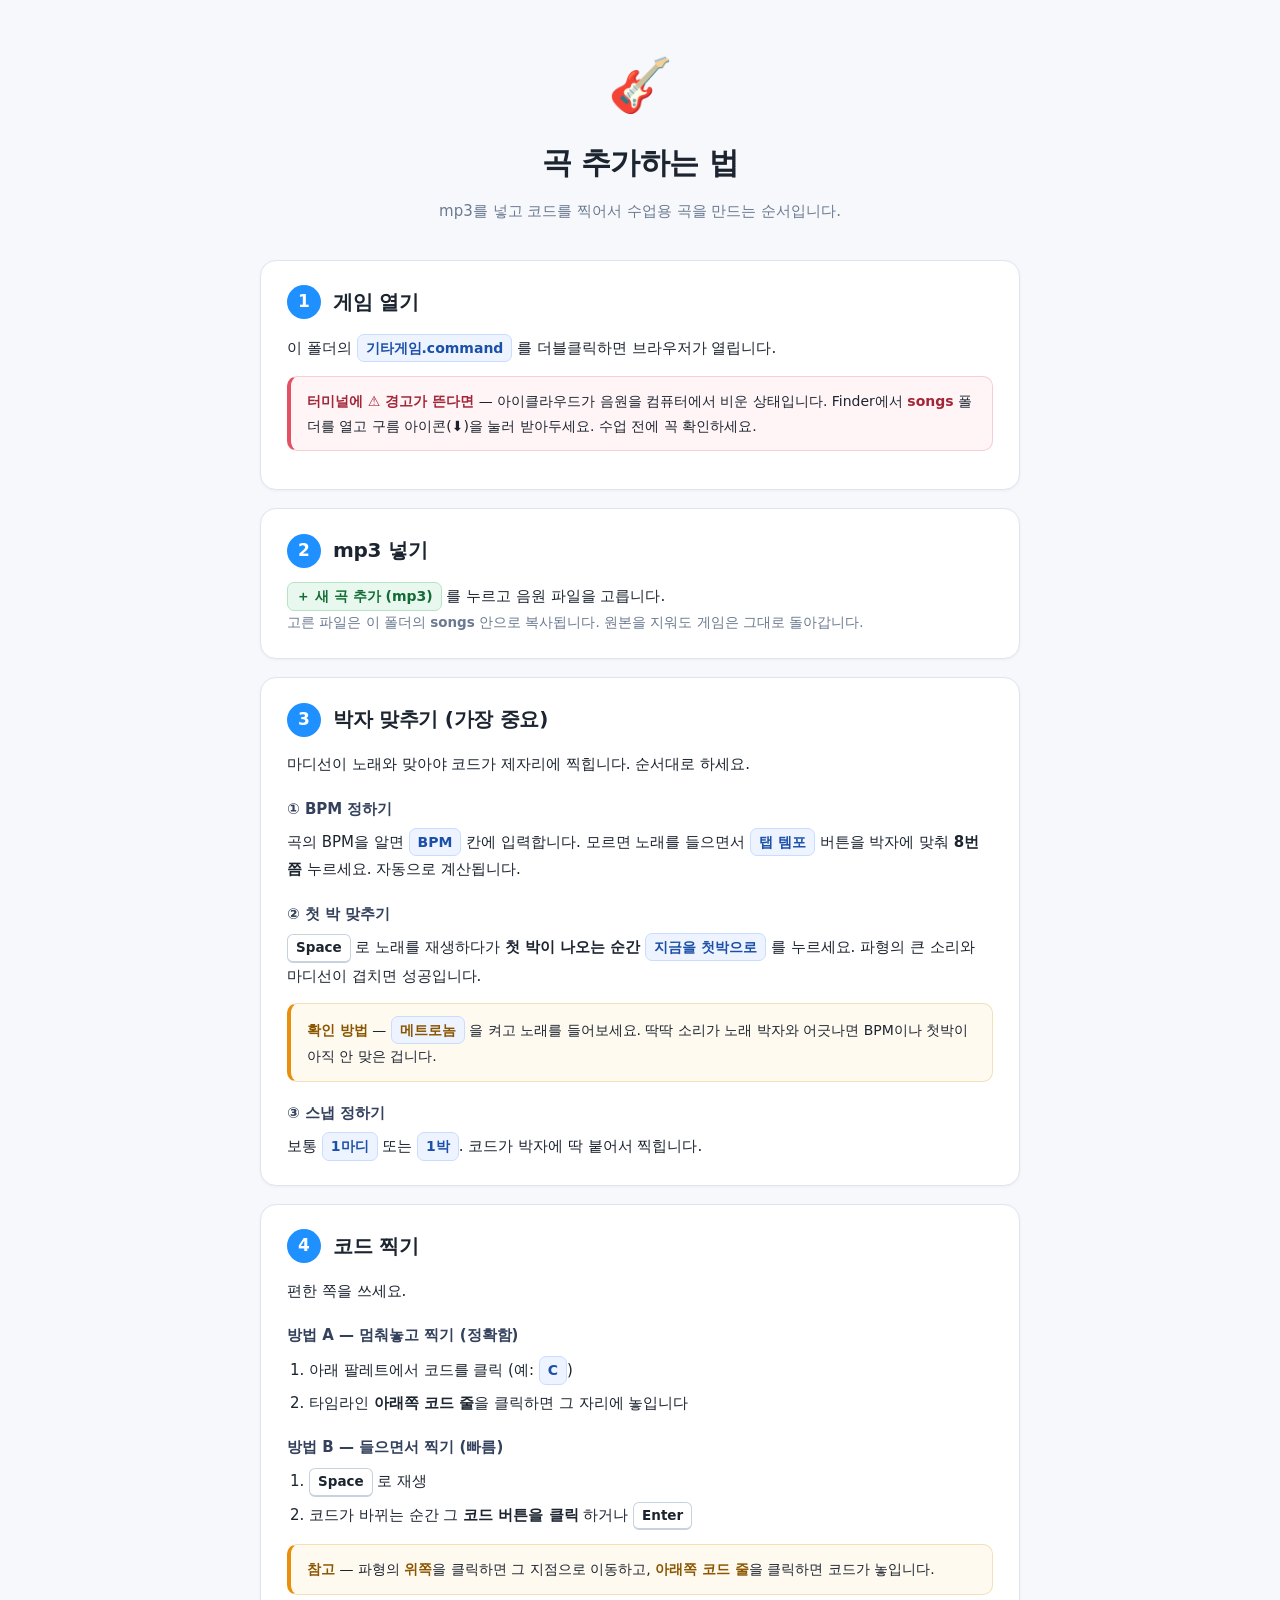
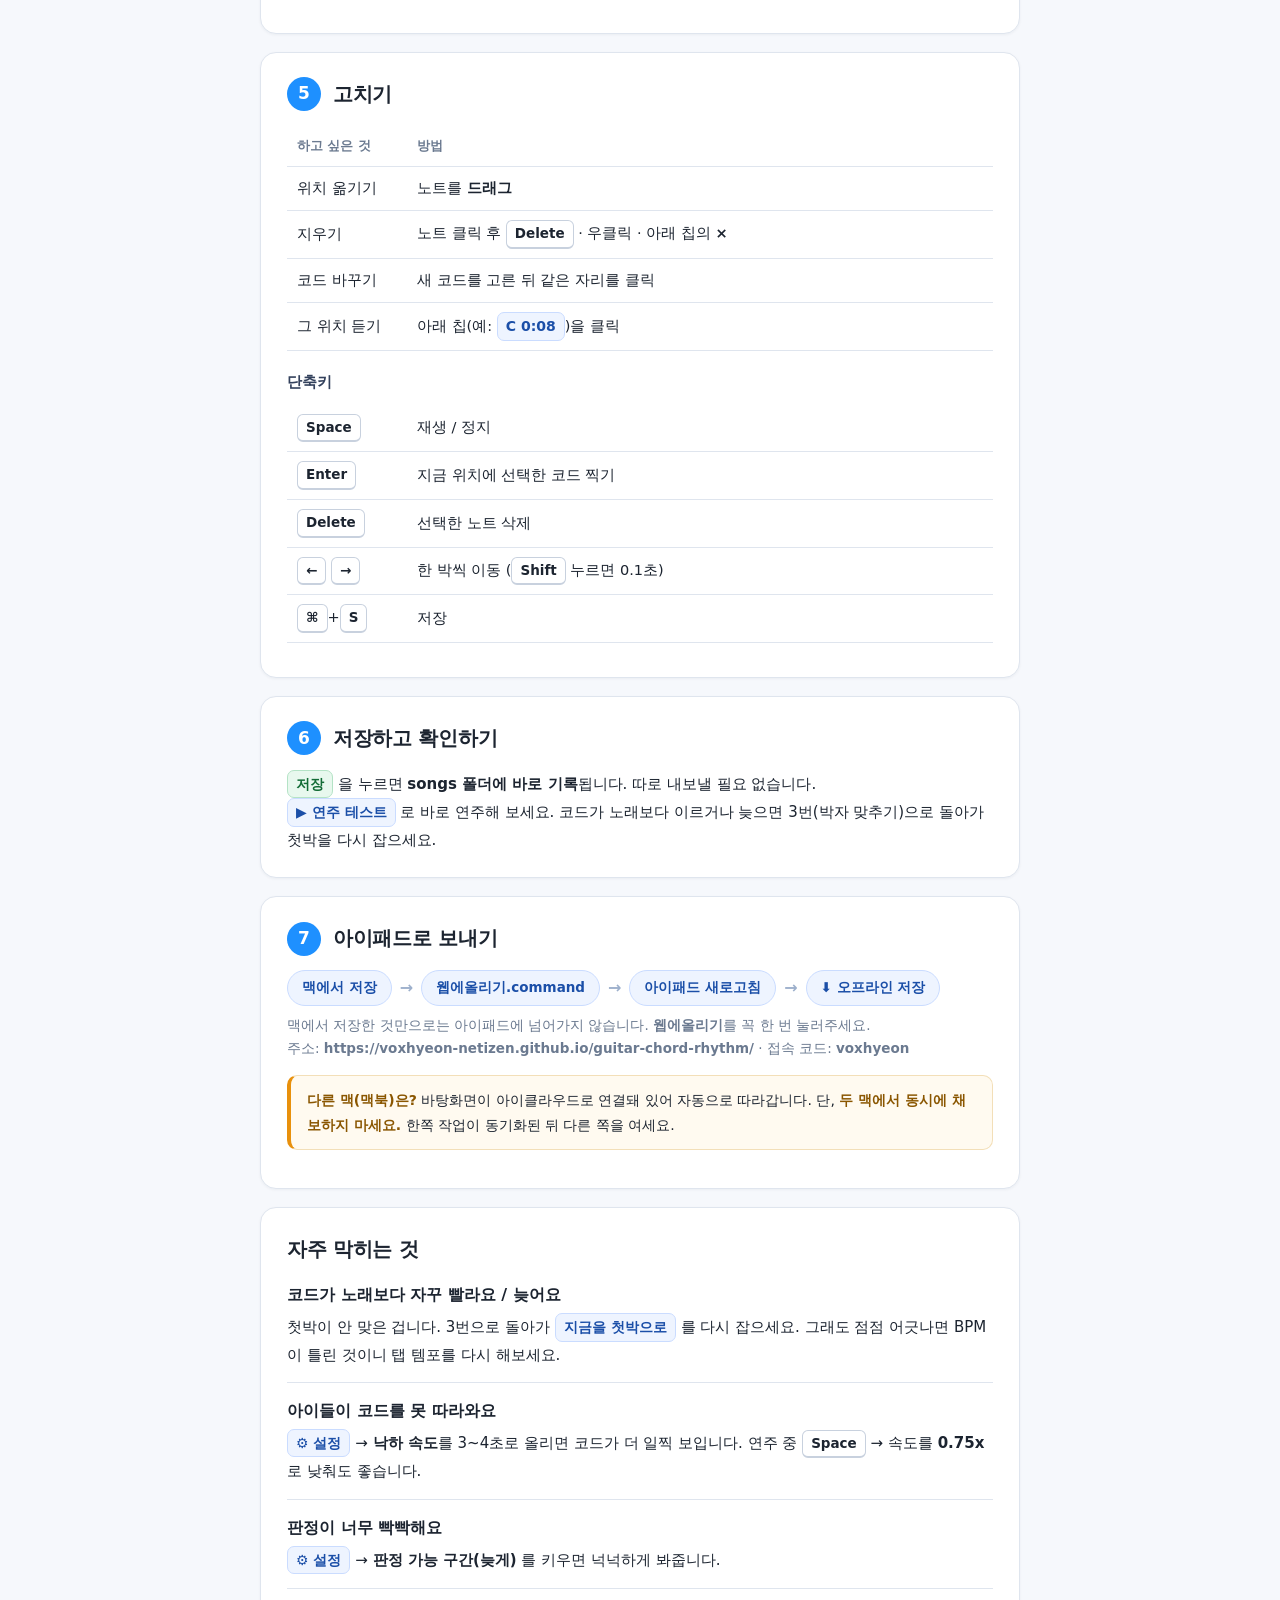
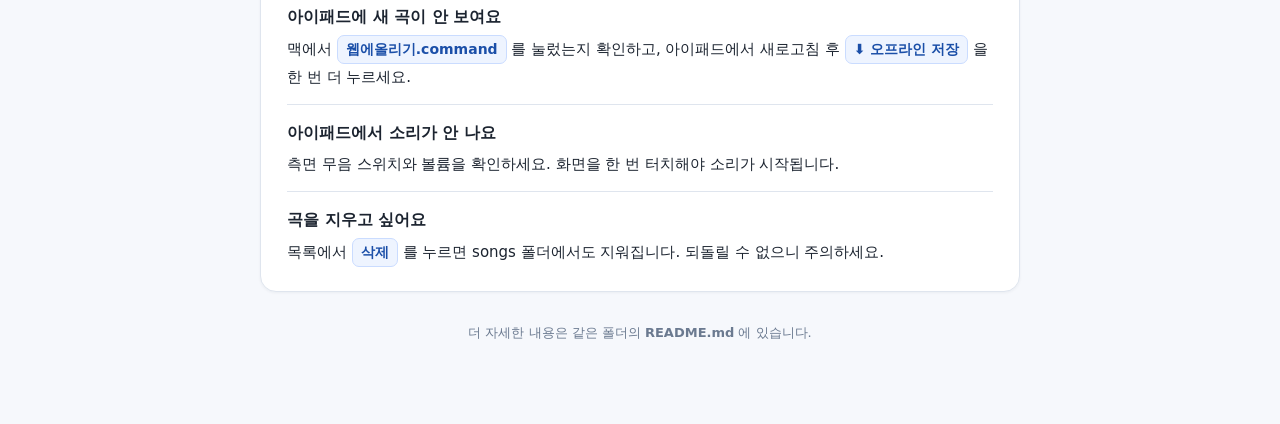
==== 곡 추가하는 법.html @ c94dd067 "기타 코드 리듬 업데이트" ====
<!DOCTYPE html>
<html lang="ko">
<head>
<meta charset="UTF-8" />
<meta name="viewport" content="width=device-width, initial-scale=1" />
<title>곡 추가하는 법 — 기타 코드 리듬</title>
<style>
  :root {
    --ink: #1c2430; --muted: #6b7a90; --line: #dfe5ee; --bg: #f6f8fc;
    --blue: #1e90ff; --green: #16a34a; --red: #e45163; --amber: #e8900c; --card: #fff;
  }
  * { box-sizing: border-box; margin: 0; padding: 0; }
  body {
    font-family: 'Apple SD Gothic Neo', 'Malgun Gothic', system-ui, sans-serif;
    background: var(--bg); color: var(--ink); line-height: 1.75;
    padding: 40px 20px 80px; -webkit-text-size-adjust: 100%;
  }
  .wrap { max-width: 760px; margin: 0 auto; }

  header { text-align: center; margin-bottom: 36px; }
  header .icon { font-size: 52px; }
  h1 { font-size: 30px; font-weight: 800; letter-spacing: -.5px; margin: 6px 0 8px; }
  header p { color: var(--muted); font-size: 15px; }

  .card {
    background: var(--card); border: 1px solid var(--line); border-radius: 16px;
    padding: 24px 26px; margin-bottom: 18px; box-shadow: 0 1px 3px rgba(20,30,50,.05);
  }
  .step-head { display: flex; align-items: center; gap: 12px; margin-bottom: 14px; }
  .num {
    flex: none; width: 34px; height: 34px; border-radius: 50%;
    background: var(--blue); color: #fff; font-weight: 800; font-size: 17px;
    display: flex; align-items: center; justify-content: center;
  }
  h2 { font-size: 20px; font-weight: 800; letter-spacing: -.3px; }
  h3 { font-size: 15px; font-weight: 800; margin: 18px 0 6px; color: #33415c; }
  p, li { font-size: 15px; }
  ul, ol { padding-left: 22px; margin: 8px 0; }
  li { margin-bottom: 5px; }
  .muted { color: var(--muted); font-size: 13.5px; }

  b.btn {
    display: inline-block; background: #eef4ff; border: 1px solid #cadcff; color: #1b4fa8;
    border-radius: 7px; padding: 1px 8px; font-size: 14px; font-weight: 700; white-space: nowrap;
  }
  b.btn.green { background: #e8f8ee; border-color: #b4e3c6; color: #136c36; }
  b.btn.amber { background: #fff4e2; border-color: #f3d6a4; color: #8a5600; }
  kbd {
    display: inline-block; background: #fff; border: 1px solid #c8d1de; border-bottom-width: 2px;
    border-radius: 6px; padding: 1px 8px; font: inherit; font-size: 13.5px; font-weight: 700;
    min-width: 26px; text-align: center;
  }

  .tip {
    background: #fffaf0; border: 1px solid #f3dfb8; border-left: 4px solid var(--amber);
    border-radius: 10px; padding: 12px 16px; margin: 14px 0; font-size: 14px;
  }
  .tip b { color: #8a5600; }
  .warn { background: #fff5f6; border-color: #f6ced4; border-left-color: var(--red); }
  .warn b { color: #a32638; }

  table { width: 100%; border-collapse: collapse; margin: 10px 0; font-size: 14.5px; }
  th, td { text-align: left; padding: 9px 10px; border-bottom: 1px solid var(--line); }
  th { color: var(--muted); font-size: 12.5px; font-weight: 700; }
  td:first-child { width: 120px; white-space: nowrap; }

  .flow { display: flex; flex-wrap: wrap; align-items: center; gap: 8px; margin: 10px 0 4px; }
  .flow span {
    background: #eef4ff; border: 1px solid #cadcff; color: #1b4fa8;
    border-radius: 999px; padding: 5px 14px; font-size: 13.5px; font-weight: 700;
  }
  .flow i { color: #9db0cc; font-style: normal; font-weight: 800; }

  .faq { border-top: 1px solid var(--line); padding-top: 14px; margin-top: 14px; }
  .faq:first-of-type { border-top: 0; padding-top: 0; margin-top: 0; }
  .faq .q { font-weight: 800; margin-bottom: 4px; }
  footer { text-align: center; color: var(--muted); font-size: 13px; margin-top: 30px; }

  @media print {
    body { background: #fff; padding: 0; }
    .card { box-shadow: none; break-inside: avoid; }
  }
</style>
</head>
<body>
<div class="wrap">

<header>
  <div class="icon">🎸</div>
  <h1>곡 추가하는 법</h1>
  <p>mp3를 넣고 코드를 찍어서 수업용 곡을 만드는 순서입니다.</p>
</header>

<div class="card">
  <div class="step-head"><div class="num">1</div><h2>게임 열기</h2></div>
  <p>이 폴더의 <b class="btn">기타게임.command</b> 를 더블클릭하면 브라우저가 열립니다.</p>
  <div class="tip warn">
    <b>터미널에 ⚠️ 경고가 뜬다면</b> — 아이클라우드가 음원을 컴퓨터에서 비운 상태입니다.
    Finder에서 <b>songs</b> 폴더를 열고 구름 아이콘(⬇)을 눌러 받아두세요. 수업 전에 꼭 확인하세요.
  </div>
</div>

<div class="card">
  <div class="step-head"><div class="num">2</div><h2>mp3 넣기</h2></div>
  <p><b class="btn green">＋ 새 곡 추가 (mp3)</b> 를 누르고 음원 파일을 고릅니다.</p>
  <p class="muted">고른 파일은 이 폴더의 <b>songs</b> 안으로 복사됩니다. 원본을 지워도 게임은 그대로 돌아갑니다.</p>
</div>

<div class="card">
  <div class="step-head"><div class="num">3</div><h2>박자 맞추기 (가장 중요)</h2></div>
  <p>마디선이 노래와 맞아야 코드가 제자리에 찍힙니다. 순서대로 하세요.</p>
  <h3>① BPM 정하기</h3>
  <p>곡의 BPM을 알면 <b class="btn">BPM</b> 칸에 입력합니다. 모르면 노래를 들으면서
     <b class="btn">탭 템포</b> 버튼을 박자에 맞춰 <b>8번쯤</b> 누르세요. 자동으로 계산됩니다.</p>
  <h3>② 첫 박 맞추기</h3>
  <p><kbd>Space</kbd> 로 노래를 재생하다가 <b>첫 박이 나오는 순간</b>
     <b class="btn">지금을 첫박으로</b> 를 누르세요. 파형의 큰 소리와 마디선이 겹치면 성공입니다.</p>
  <div class="tip">
    <b>확인 방법</b> — <b class="btn">메트로놈</b> 을 켜고 노래를 들어보세요.
    딱딱 소리가 노래 박자와 어긋나면 BPM이나 첫박이 아직 안 맞은 겁니다.
  </div>
  <h3>③ 스냅 정하기</h3>
  <p>보통 <b class="btn">1마디</b> 또는 <b class="btn">1박</b>. 코드가 박자에 딱 붙어서 찍힙니다.</p>
</div>

<div class="card">
  <div class="step-head"><div class="num">4</div><h2>코드 찍기</h2></div>
  <p>편한 쪽을 쓰세요.</p>
  <h3>방법 A — 멈춰놓고 찍기 (정확함)</h3>
  <ol>
    <li>아래 팔레트에서 코드를 클릭 (예: <b class="btn">C</b>)</li>
    <li>타임라인 <b>아래쪽 코드 줄</b>을 클릭하면 그 자리에 놓입니다</li>
  </ol>
  <h3>방법 B — 들으면서 찍기 (빠름)</h3>
  <ol>
    <li><kbd>Space</kbd> 로 재생</li>
    <li>코드가 바뀌는 순간 그 <b>코드 버튼을 클릭</b> 하거나 <kbd>Enter</kbd></li>
  </ol>
  <div class="tip">
    <b>참고</b> — 파형의 <b>위쪽</b>을 클릭하면 그 지점으로 이동하고,
    <b>아래쪽 코드 줄</b>을 클릭하면 코드가 놓입니다.
  </div>
</div>

<div class="card">
  <div class="step-head"><div class="num">5</div><h2>고치기</h2></div>
  <table>
    <tr><th>하고 싶은 것</th><th>방법</th></tr>
    <tr><td>위치 옮기기</td><td>노트를 <b>드래그</b></td></tr>
    <tr><td>지우기</td><td>노트 클릭 후 <kbd>Delete</kbd> · 우클릭 · 아래 칩의 <b>×</b></td></tr>
    <tr><td>코드 바꾸기</td><td>새 코드를 고른 뒤 같은 자리를 클릭</td></tr>
    <tr><td>그 위치 듣기</td><td>아래 칩(예: <b class="btn">C 0:08</b>)을 클릭</td></tr>
  </table>
  <h3>단축키</h3>
  <table>
    <tr><td><kbd>Space</kbd></td><td>재생 / 정지</td></tr>
    <tr><td><kbd>Enter</kbd></td><td>지금 위치에 선택한 코드 찍기</td></tr>
    <tr><td><kbd>Delete</kbd></td><td>선택한 노트 삭제</td></tr>
    <tr><td><kbd>←</kbd> <kbd>→</kbd></td><td>한 박씩 이동 (<kbd>Shift</kbd> 누르면 0.1초)</td></tr>
    <tr><td><kbd>⌘</kbd>+<kbd>S</kbd></td><td>저장</td></tr>
  </table>
</div>

<div class="card">
  <div class="step-head"><div class="num">6</div><h2>저장하고 확인하기</h2></div>
  <p><b class="btn green">저장</b> 을 누르면 <b>songs 폴더에 바로 기록</b>됩니다. 따로 내보낼 필요 없습니다.</p>
  <p><b class="btn">▶ 연주 테스트</b> 로 바로 연주해 보세요. 코드가 노래보다 이르거나 늦으면
     3번(박자 맞추기)으로 돌아가 첫박을 다시 잡으세요.</p>
</div>

<div class="card">
  <div class="step-head"><div class="num">7</div><h2>아이패드로 보내기</h2></div>
  <div class="flow">
    <span>맥에서 저장</span><i>→</i>
    <span>웹에올리기.command</span><i>→</i>
    <span>아이패드 새로고침</span><i>→</i>
    <span>⬇ 오프라인 저장</span>
  </div>
  <p class="muted" style="margin-top:8px">
    맥에서 저장한 것만으로는 아이패드에 넘어가지 않습니다. <b>웹에올리기</b>를 꼭 한 번 눌러주세요.<br />
    주소: <b>https://voxhyeon-netizen.github.io/guitar-chord-rhythm/</b> · 접속 코드: <b>voxhyeon</b>
  </p>
  <div class="tip">
    <b>다른 맥(맥북)은?</b> 바탕화면이 아이클라우드로 연결돼 있어 자동으로 따라갑니다.
    단, <b>두 맥에서 동시에 채보하지 마세요.</b> 한쪽 작업이 동기화된 뒤 다른 쪽을 여세요.
  </div>
</div>

<div class="card">
  <h2 style="margin-bottom:14px">자주 막히는 것</h2>

  <div class="faq">
    <div class="q">코드가 노래보다 자꾸 빨라요 / 늦어요</div>
    <p>첫박이 안 맞은 겁니다. 3번으로 돌아가 <b class="btn">지금을 첫박으로</b> 를 다시 잡으세요.
       그래도 점점 어긋나면 BPM이 틀린 것이니 탭 템포를 다시 해보세요.</p>
  </div>

  <div class="faq">
    <div class="q">아이들이 코드를 못 따라와요</div>
    <p><b class="btn">⚙ 설정</b> → <b>낙하 속도</b>를 3~4초로 올리면 코드가 더 일찍 보입니다.
       연주 중 <kbd>Space</kbd> → 속도를 <b>0.75x</b>로 낮춰도 좋습니다.</p>
  </div>

  <div class="faq">
    <div class="q">판정이 너무 빡빡해요</div>
    <p><b class="btn">⚙ 설정</b> → <b>판정 가능 구간(늦게)</b> 를 키우면 넉넉하게 봐줍니다.</p>
  </div>

  <div class="faq">
    <div class="q">아이패드에 새 곡이 안 보여요</div>
    <p>맥에서 <b class="btn">웹에올리기.command</b> 를 눌렀는지 확인하고,
       아이패드에서 새로고침 후 <b class="btn">⬇ 오프라인 저장</b> 을 한 번 더 누르세요.</p>
  </div>

  <div class="faq">
    <div class="q">아이패드에서 소리가 안 나요</div>
    <p>측면 무음 스위치와 볼륨을 확인하세요. 화면을 한 번 터치해야 소리가 시작됩니다.</p>
  </div>

  <div class="faq">
    <div class="q">곡을 지우고 싶어요</div>
    <p>목록에서 <b class="btn">삭제</b> 를 누르면 songs 폴더에서도 지워집니다. 되돌릴 수 없으니 주의하세요.</p>
  </div>
</div>

<footer>
  더 자세한 내용은 같은 폴더의 <b>README.md</b> 에 있습니다.
</footer>

</div>
</body>
</html>
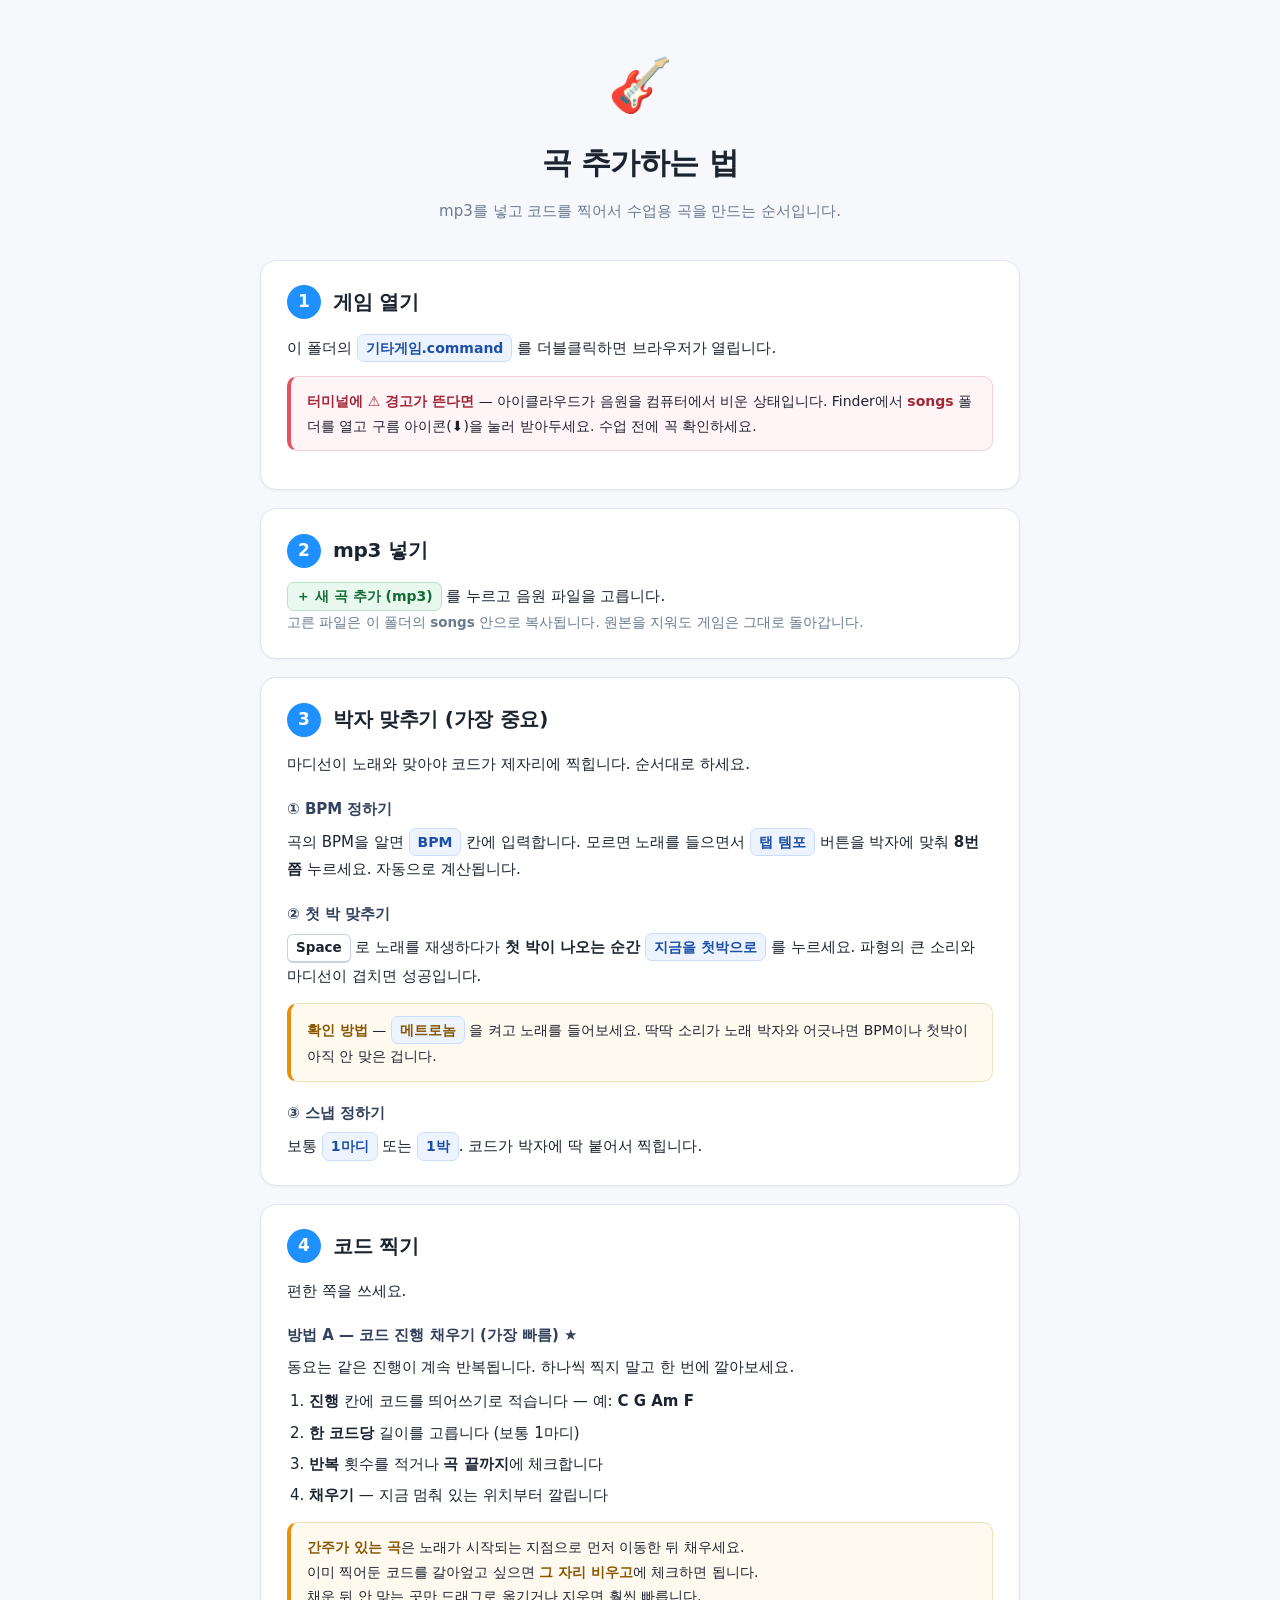
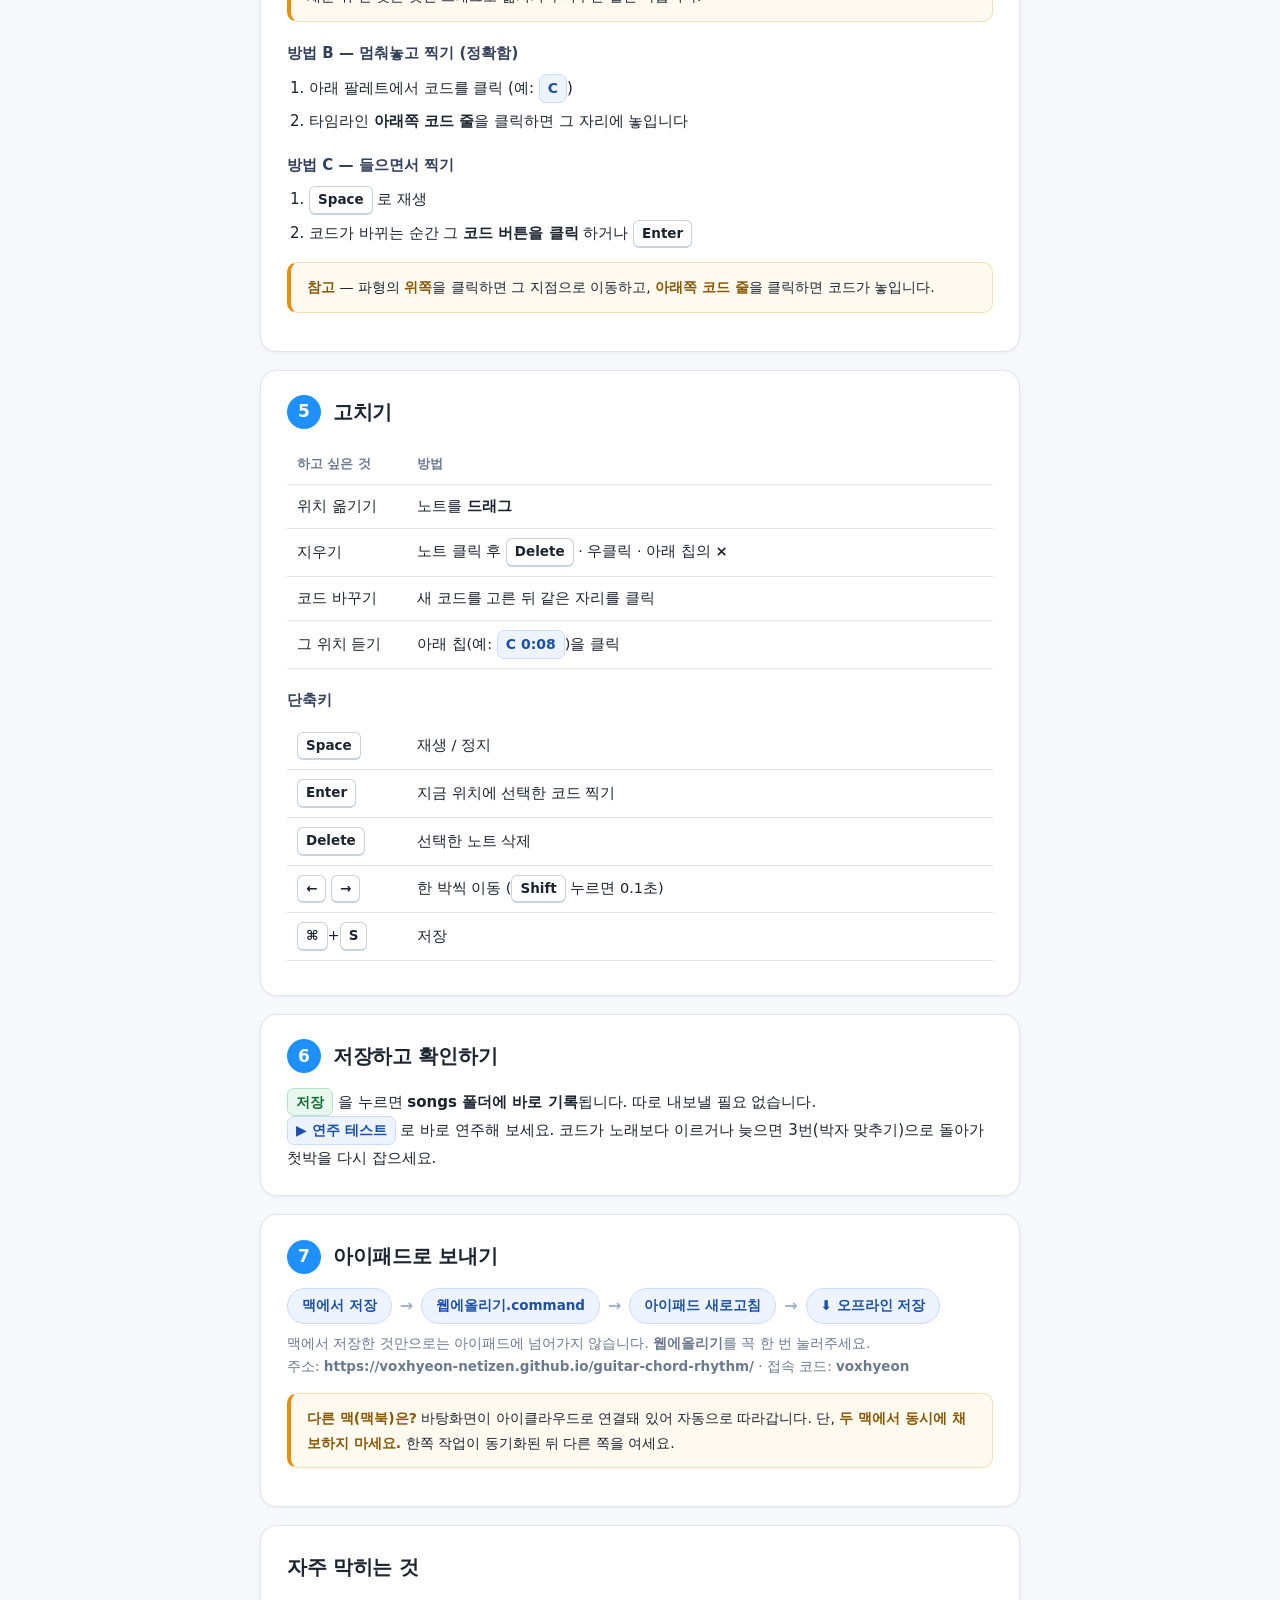
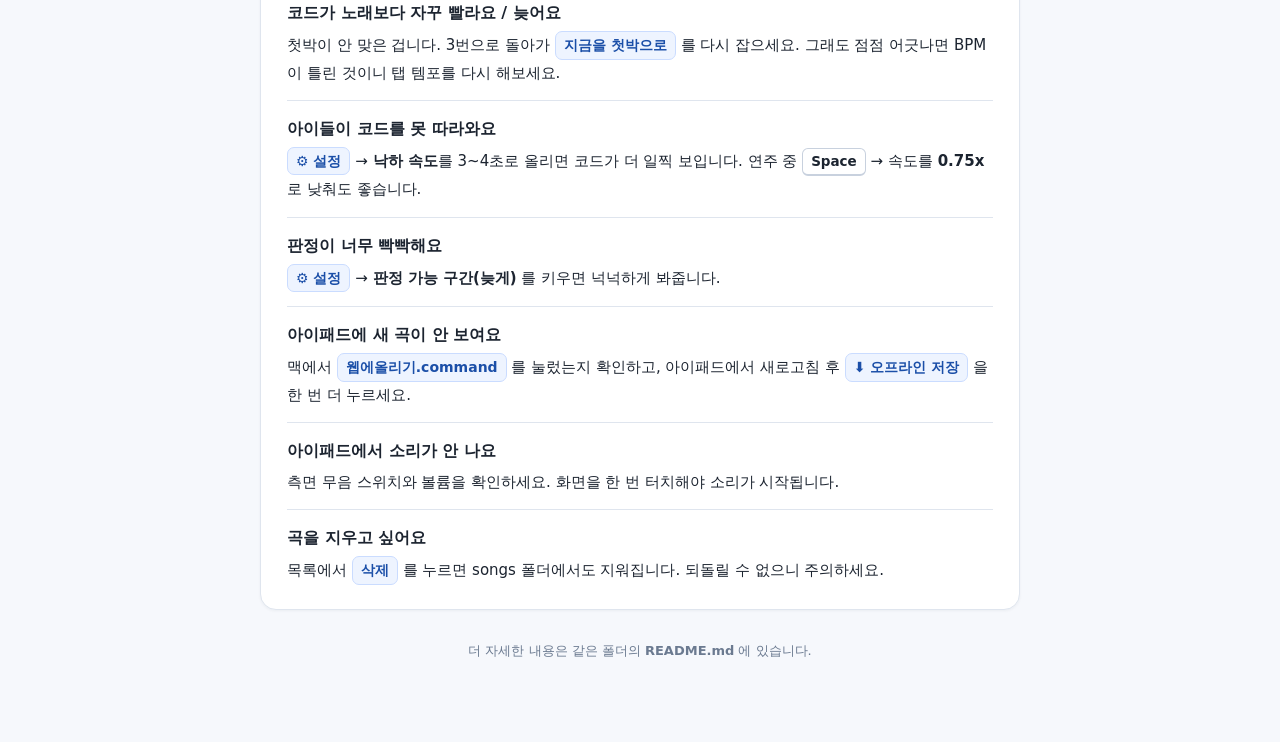
==== commit cf6c0419: "채보 빨리 하기 — 코드 진행 채우기 동요는 같은 진행이 계속 반복되는데 지금까지는 하나씩 찍어야 했습니다. 채보 화면에 'C G Am F' 를 적고 한 코드당 길이와 반복 횟수만" ====
--- a/곡 추가하는 법.html
+++ b/곡 추가하는 법.html
@@ -126,12 +126,26 @@
 <div class="card">
   <div class="step-head"><div class="num">4</div><h2>코드 찍기</h2></div>
   <p>편한 쪽을 쓰세요.</p>
-  <h3>방법 A — 멈춰놓고 찍기 (정확함)</h3>
+  <h3>방법 A — 코드 진행 채우기 (가장 빠름) ★</h3>
+  <p>동요는 같은 진행이 계속 반복됩니다. 하나씩 찍지 말고 한 번에 깔아보세요.</p>
+  <ol>
+    <li><b>진행</b> 칸에 코드를 띄어쓰기로 적습니다 — 예: <b>C G Am F</b></li>
+    <li><b>한 코드당</b> 길이를 고릅니다 (보통 1마디)</li>
+    <li><b>반복</b> 횟수를 적거나 <b>곡 끝까지</b>에 체크합니다</li>
+    <li><b>채우기</b> — 지금 멈춰 있는 위치부터 깔립니다</li>
+  </ol>
+  <div class="tip">
+    <b>간주가 있는 곡</b>은 노래가 시작되는 지점으로 먼저 이동한 뒤 채우세요.<br>
+    이미 찍어둔 코드를 갈아엎고 싶으면 <b>그 자리 비우고</b>에 체크하면 됩니다.<br>
+    채운 뒤 안 맞는 곳만 드래그로 옮기거나 지우면 훨씬 빠릅니다.
+  </div>
+
+  <h3>방법 B — 멈춰놓고 찍기 (정확함)</h3>
   <ol>
     <li>아래 팔레트에서 코드를 클릭 (예: <b class="btn">C</b>)</li>
     <li>타임라인 <b>아래쪽 코드 줄</b>을 클릭하면 그 자리에 놓입니다</li>
   </ol>
-  <h3>방법 B — 들으면서 찍기 (빠름)</h3>
+  <h3>방법 C — 들으면서 찍기</h3>
   <ol>
     <li><kbd>Space</kbd> 로 재생</li>
     <li>코드가 바뀌는 순간 그 <b>코드 버튼을 클릭</b> 하거나 <kbd>Enter</kbd></li>
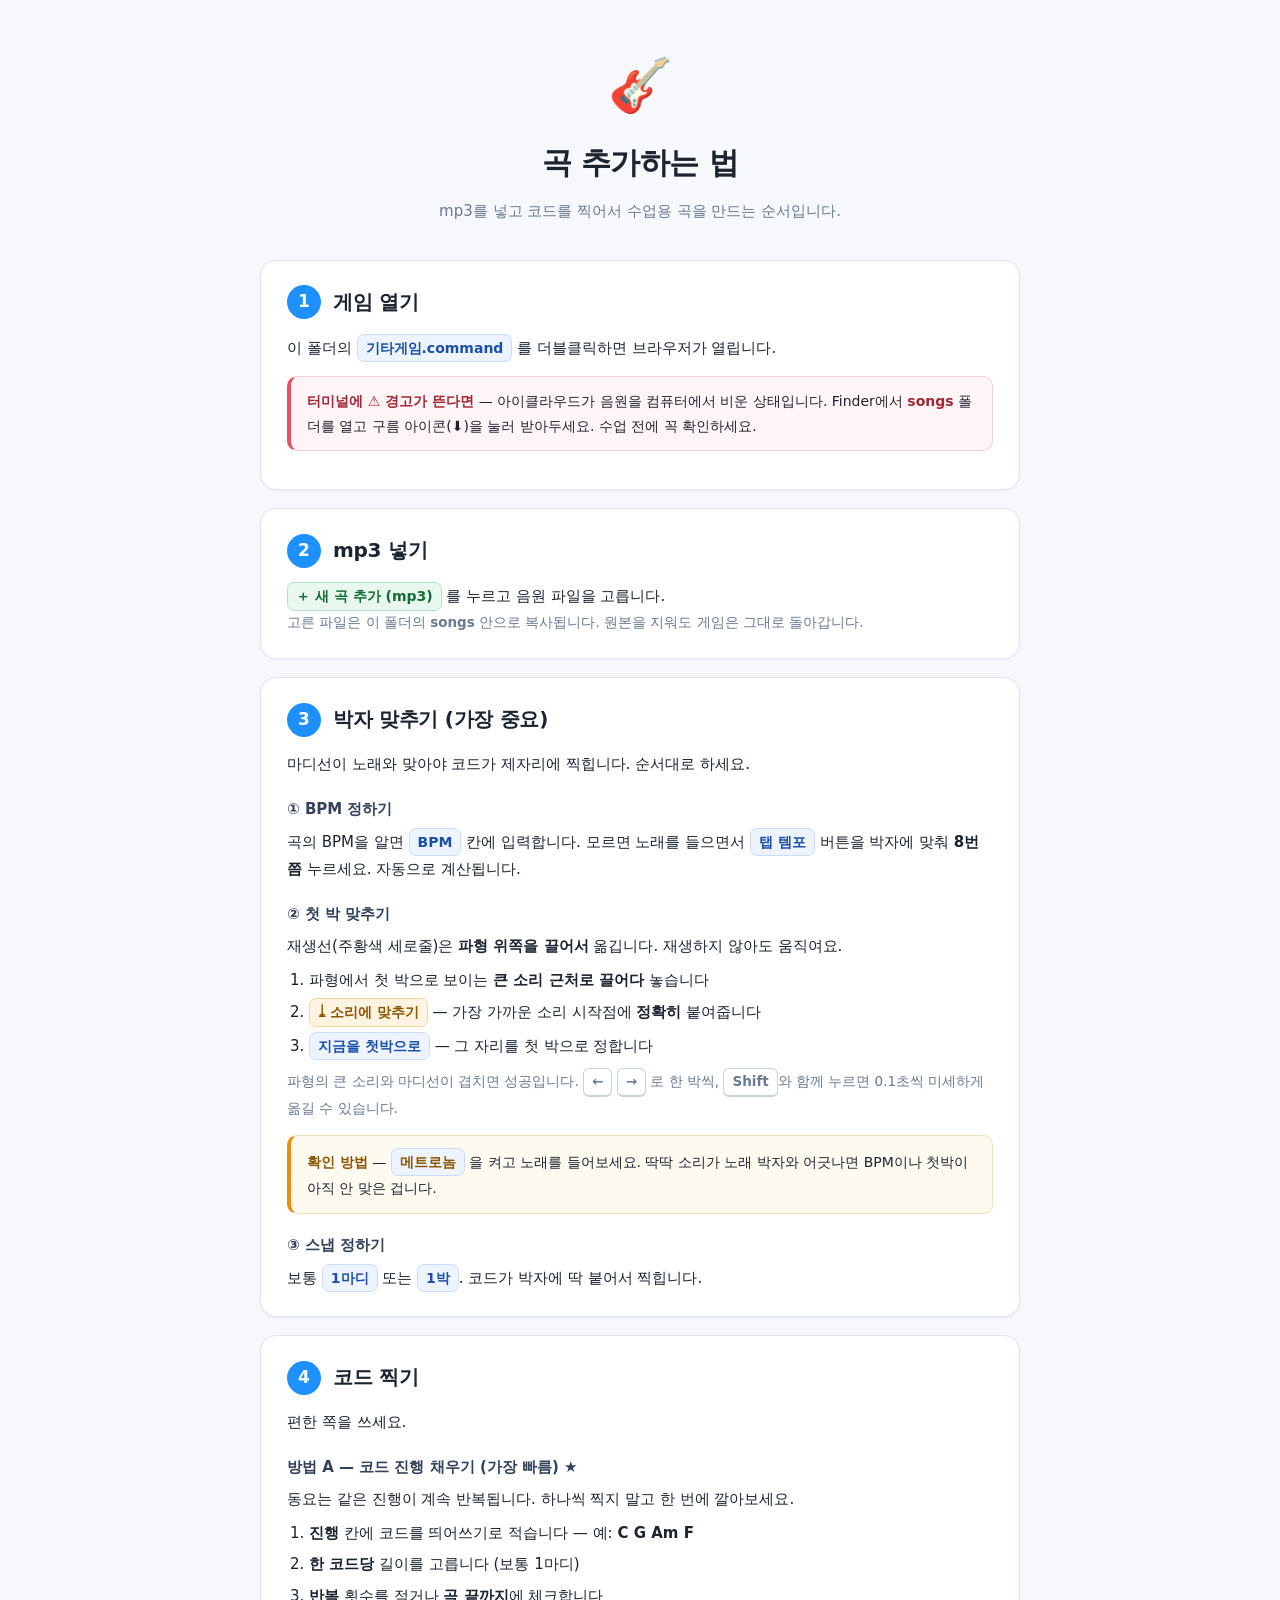
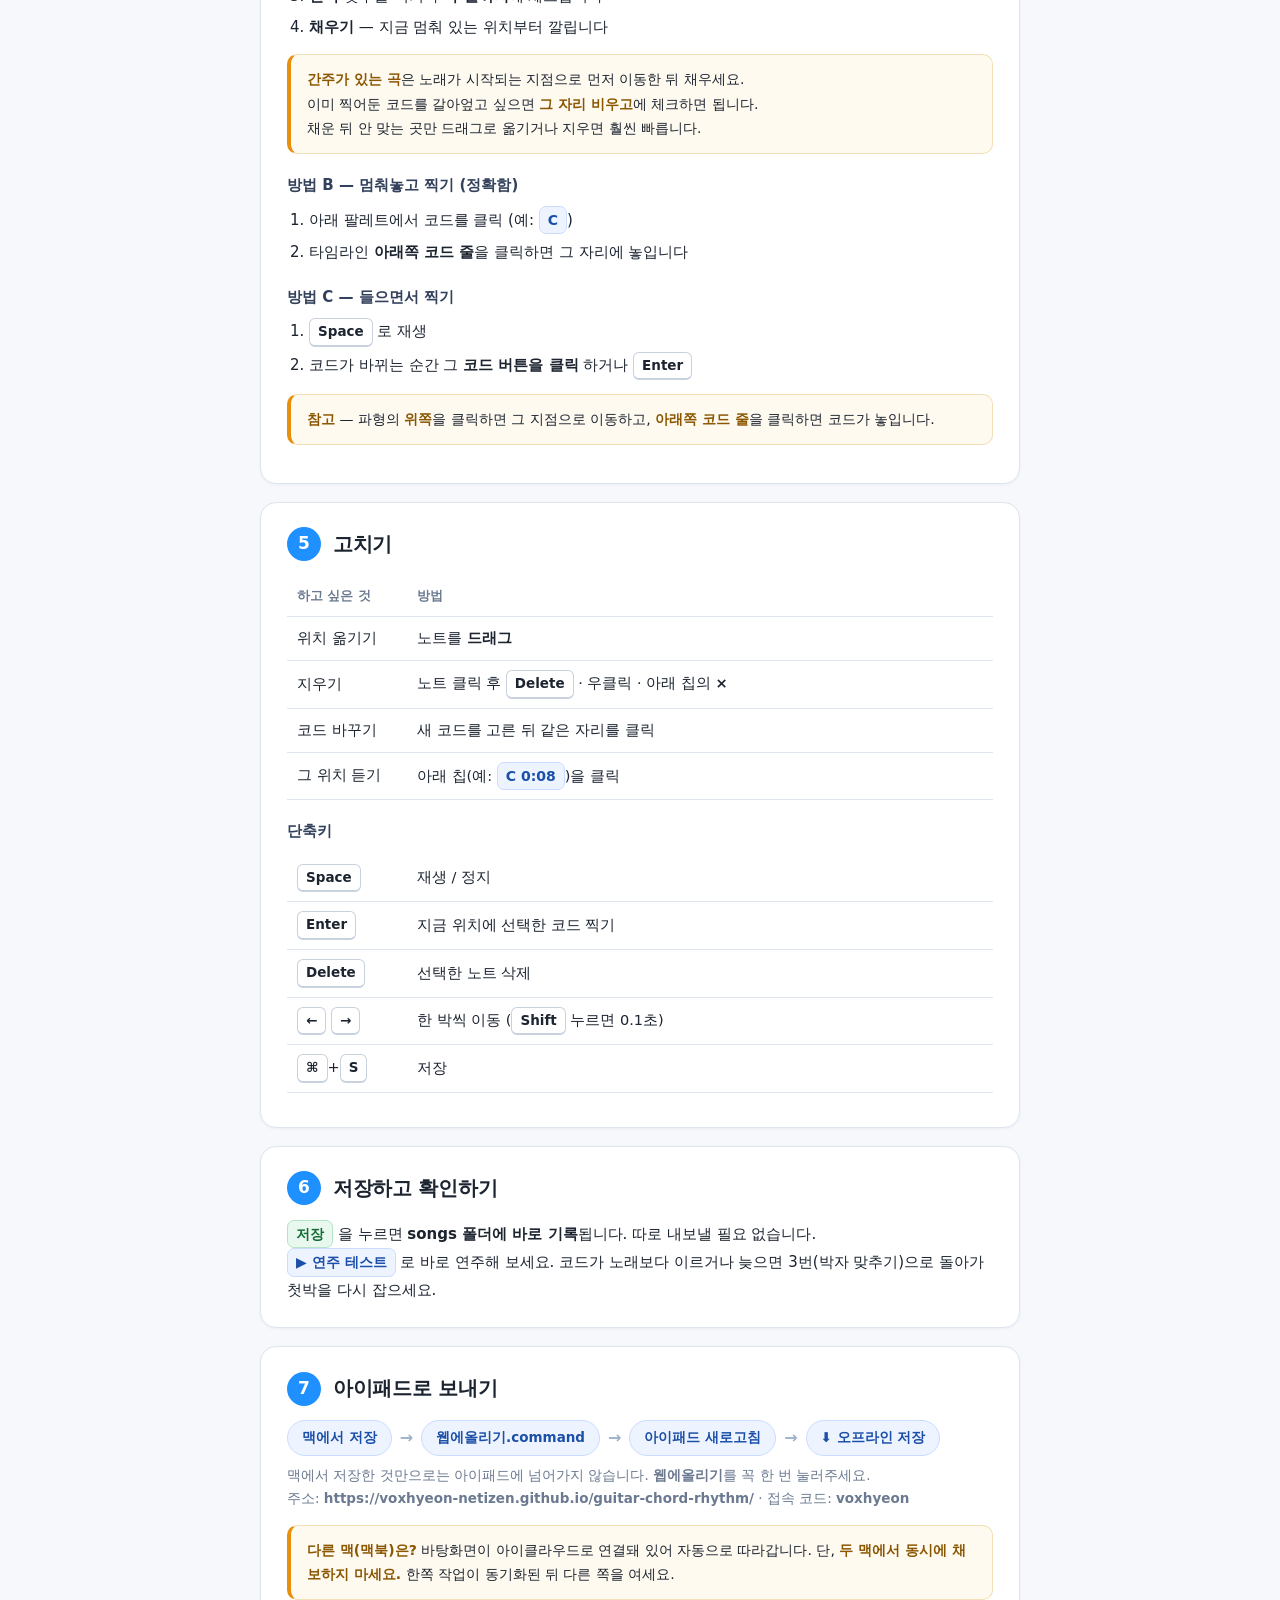
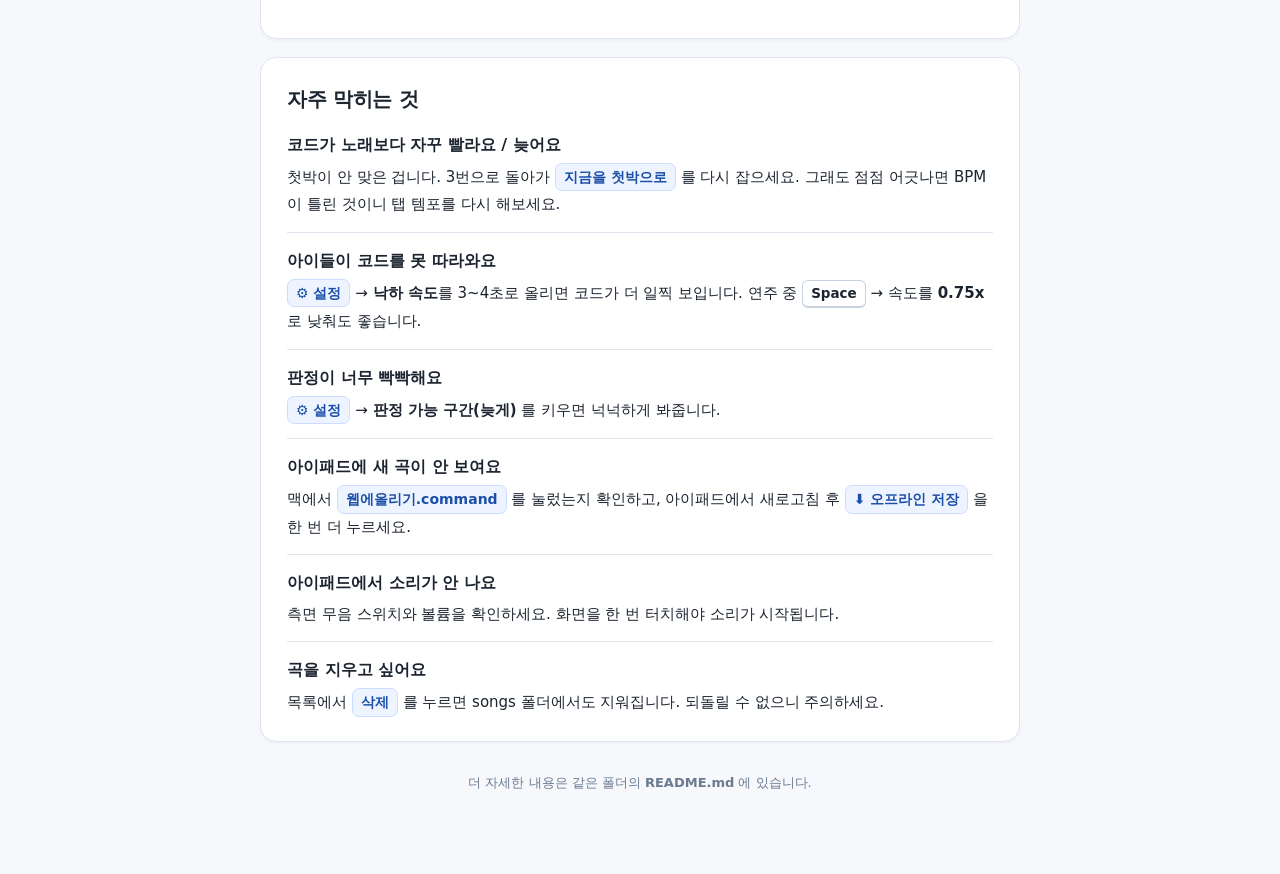
==== commit 85c80dae: "채보: 재생선을 끌어서 옮기기, 소리 시작점에 맞추기 - 로컬 서버가 Range 요청을 처리하지 않아 재생하지 않으면 재생선이   움직이지 않던 문제 수정 (serve.py) - " ====
--- a/곡 추가하는 법.html
+++ b/곡 추가하는 법.html
@@ -113,8 +113,14 @@
   <p>곡의 BPM을 알면 <b class="btn">BPM</b> 칸에 입력합니다. 모르면 노래를 들으면서
      <b class="btn">탭 템포</b> 버튼을 박자에 맞춰 <b>8번쯤</b> 누르세요. 자동으로 계산됩니다.</p>
   <h3>② 첫 박 맞추기</h3>
-  <p><kbd>Space</kbd> 로 노래를 재생하다가 <b>첫 박이 나오는 순간</b>
-     <b class="btn">지금을 첫박으로</b> 를 누르세요. 파형의 큰 소리와 마디선이 겹치면 성공입니다.</p>
+  <p>재생선(주황색 세로줄)은 <b>파형 위쪽을 끌어서</b> 옮깁니다. 재생하지 않아도 움직여요.</p>
+  <ol>
+    <li>파형에서 첫 박으로 보이는 <b>큰 소리 근처로 끌어다</b> 놓습니다</li>
+    <li><b class="btn amber">⤓ 소리에 맞추기</b> — 가장 가까운 소리 시작점에 <b>정확히</b> 붙여줍니다</li>
+    <li><b class="btn">지금을 첫박으로</b> — 그 자리를 첫 박으로 정합니다</li>
+  </ol>
+  <p class="muted">파형의 큰 소리와 마디선이 겹치면 성공입니다.
+     <kbd>←</kbd> <kbd>→</kbd> 로 한 박씩, <kbd>Shift</kbd>와 함께 누르면 0.1초씩 미세하게 옮길 수 있습니다.</p>
   <div class="tip">
     <b>확인 방법</b> — <b class="btn">메트로놈</b> 을 켜고 노래를 들어보세요.
     딱딱 소리가 노래 박자와 어긋나면 BPM이나 첫박이 아직 안 맞은 겁니다.
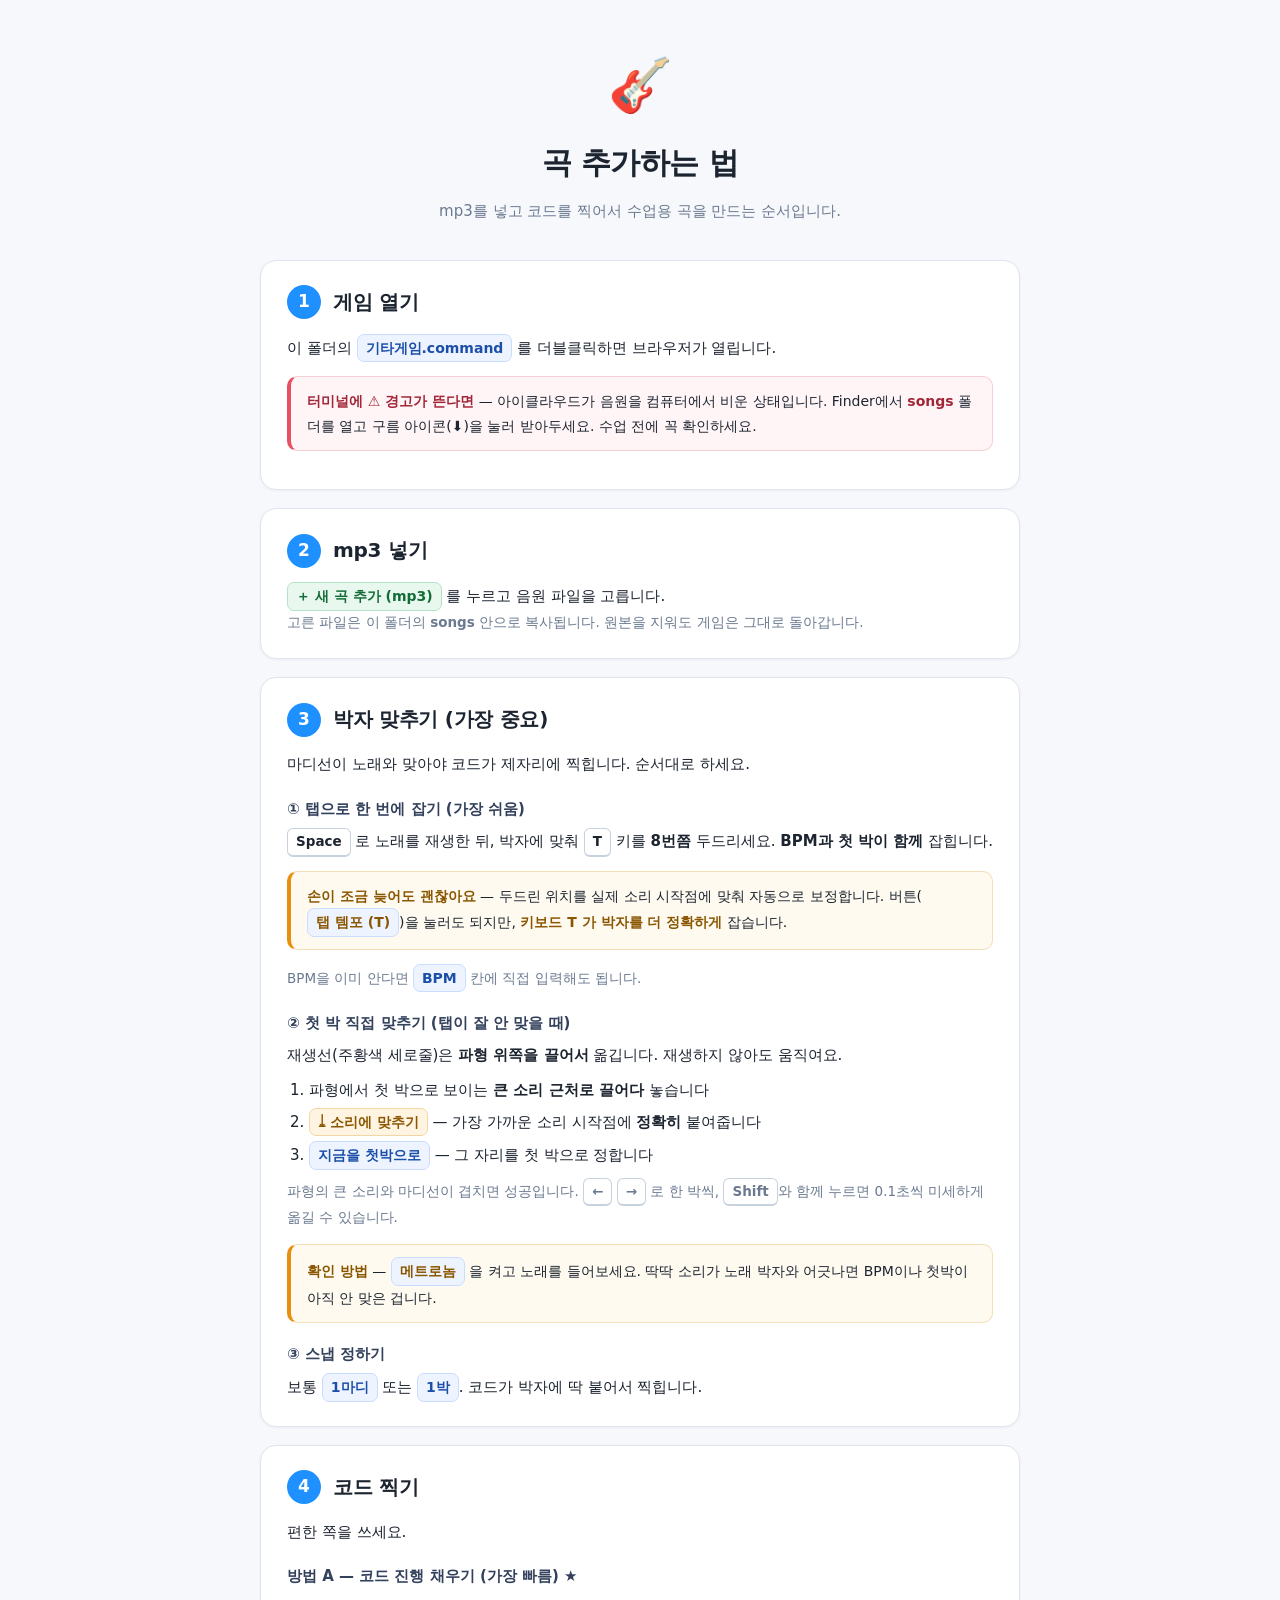
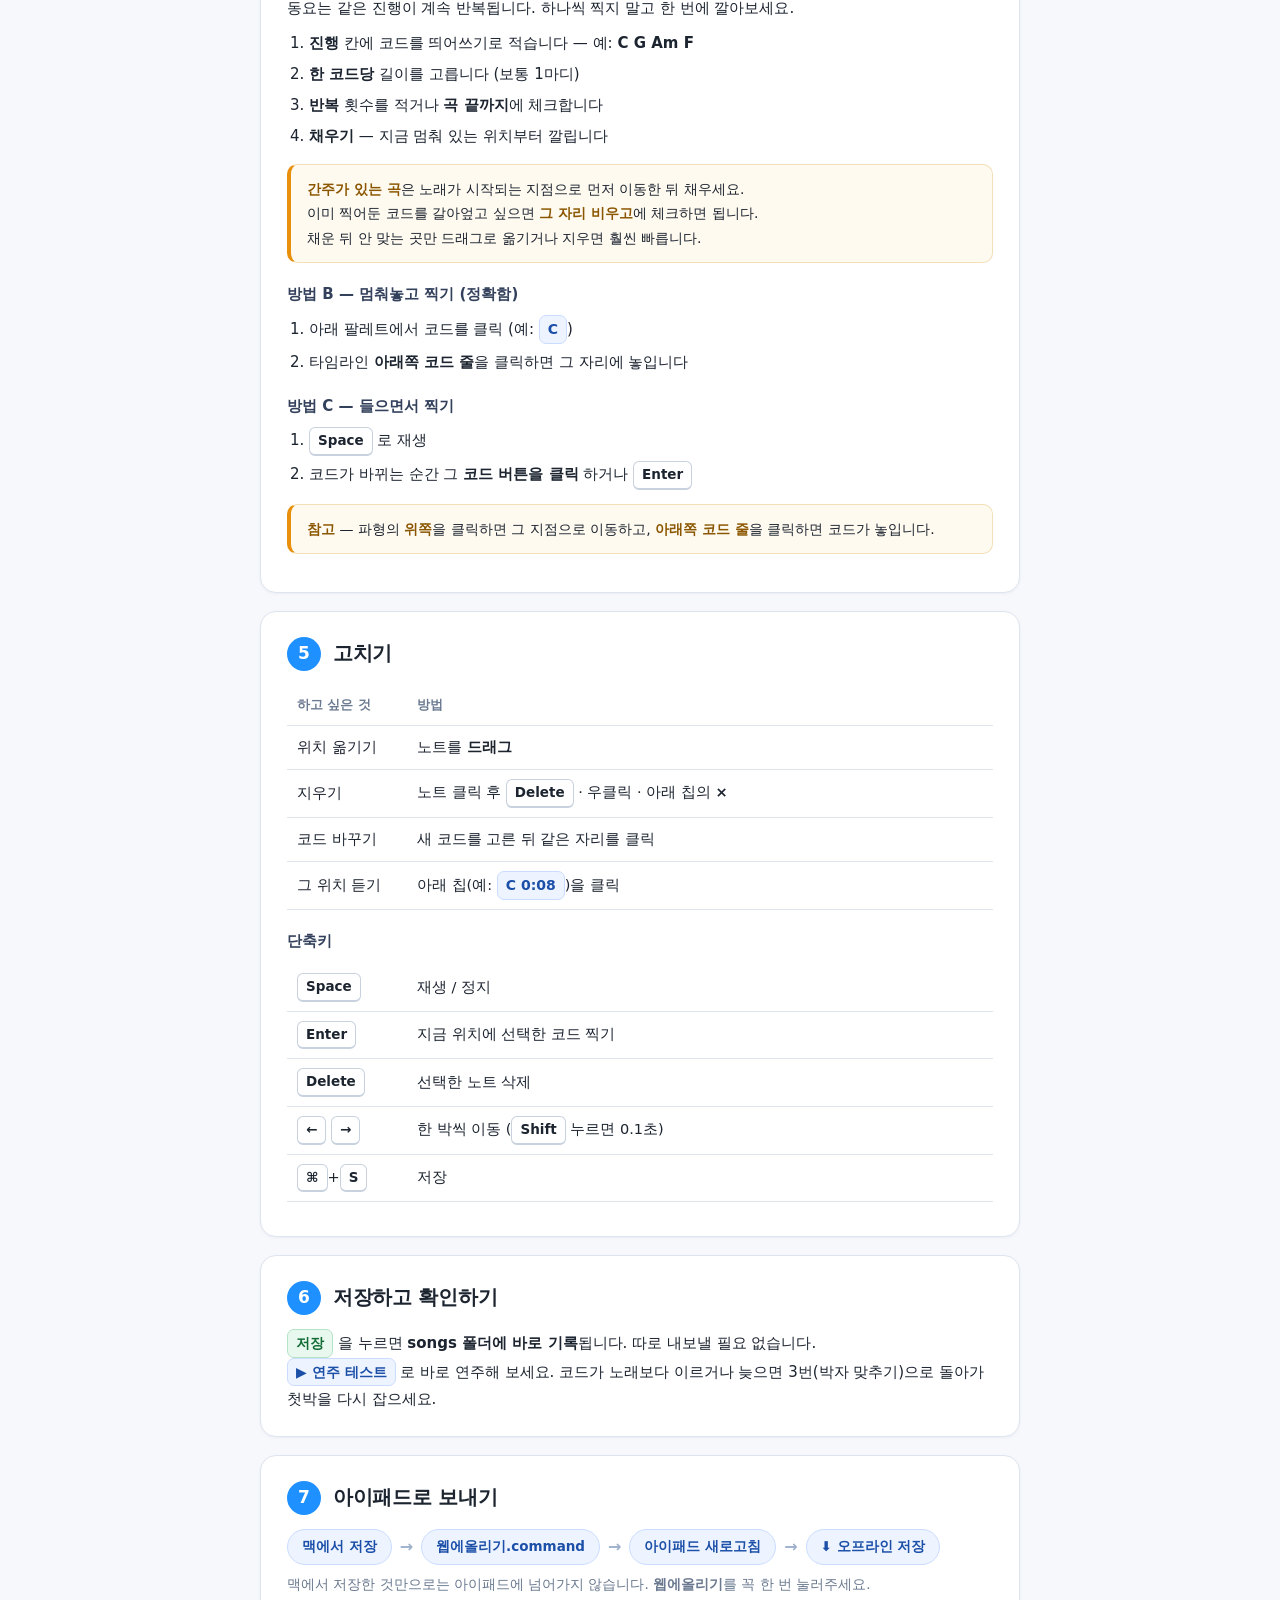
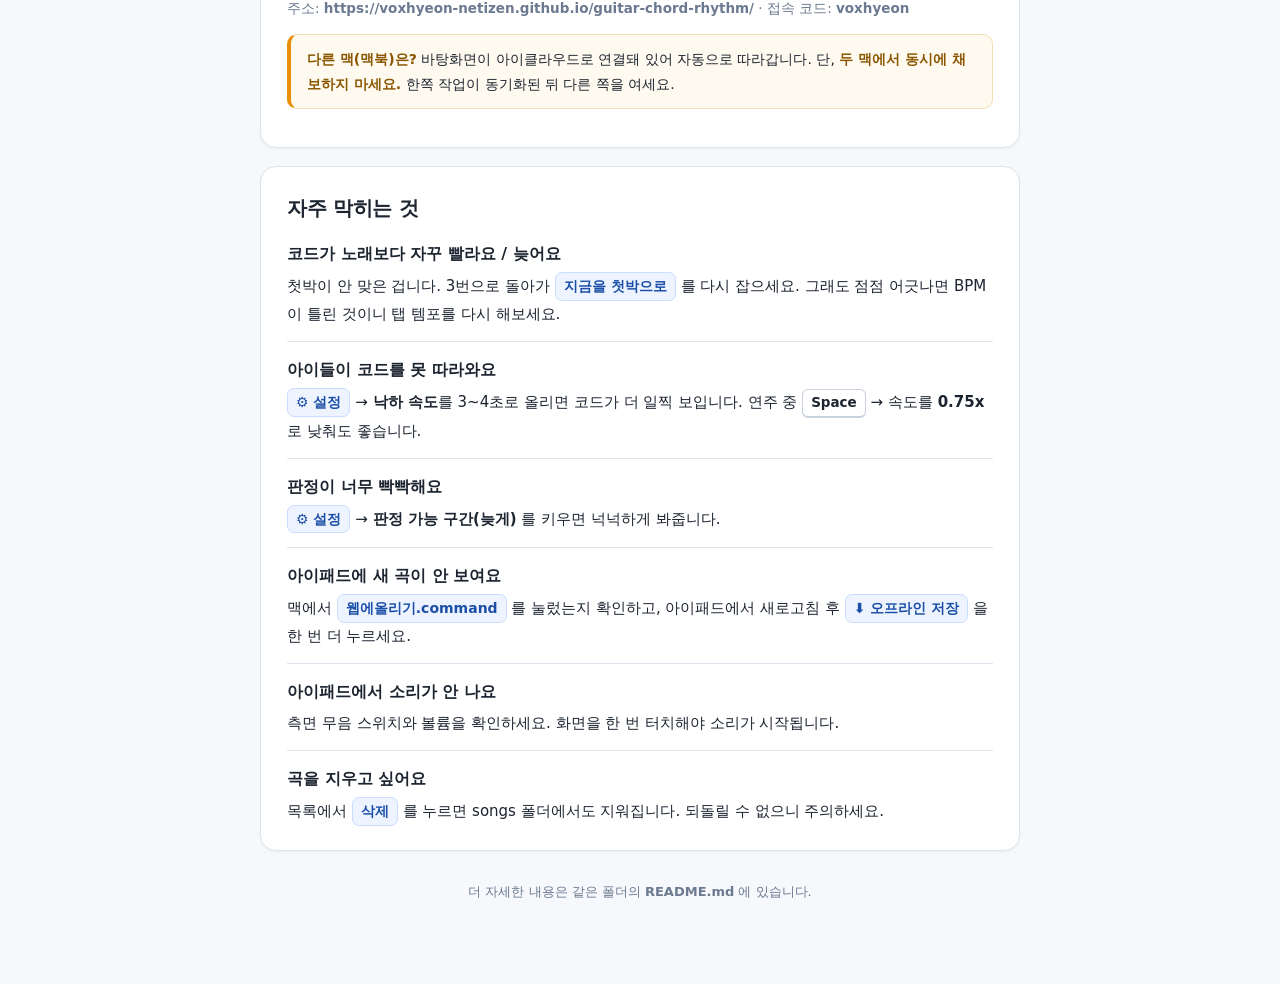
==== commit fe806bb4: "탭 템포: 누르는 즉시 반응하고, 첫박까지 함께 잡도록 - click(손 뗄 때) → pointerdown + 이벤트 시각으로 받아 지연 제거 - 키보드 T 로도 두드릴 수 있게 " ====
--- a/곡 추가하는 법.html
+++ b/곡 추가하는 법.html
@@ -109,10 +109,15 @@
 <div class="card">
   <div class="step-head"><div class="num">3</div><h2>박자 맞추기 (가장 중요)</h2></div>
   <p>마디선이 노래와 맞아야 코드가 제자리에 찍힙니다. 순서대로 하세요.</p>
-  <h3>① BPM 정하기</h3>
-  <p>곡의 BPM을 알면 <b class="btn">BPM</b> 칸에 입력합니다. 모르면 노래를 들으면서
-     <b class="btn">탭 템포</b> 버튼을 박자에 맞춰 <b>8번쯤</b> 누르세요. 자동으로 계산됩니다.</p>
-  <h3>② 첫 박 맞추기</h3>
+  <h3>① 탭으로 한 번에 잡기 (가장 쉬움)</h3>
+  <p><kbd>Space</kbd> 로 노래를 재생한 뒤, 박자에 맞춰 <kbd>T</kbd> 키를 <b>8번쯤</b> 두드리세요.
+     <b>BPM과 첫 박이 함께</b> 잡힙니다.</p>
+  <div class="tip">
+    <b>손이 조금 늦어도 괜찮아요</b> — 두드린 위치를 실제 소리 시작점에 맞춰 자동으로 보정합니다.
+    버튼(<b class="btn">탭 템포 (T)</b>)을 눌러도 되지만, <b>키보드 T 가 박자를 더 정확하게</b> 잡습니다.
+  </div>
+  <p class="muted">BPM을 이미 안다면 <b class="btn">BPM</b> 칸에 직접 입력해도 됩니다.</p>
+  <h3>② 첫 박 직접 맞추기 (탭이 잘 안 맞을 때)</h3>
   <p>재생선(주황색 세로줄)은 <b>파형 위쪽을 끌어서</b> 옮깁니다. 재생하지 않아도 움직여요.</p>
   <ol>
     <li>파형에서 첫 박으로 보이는 <b>큰 소리 근처로 끌어다</b> 놓습니다</li>
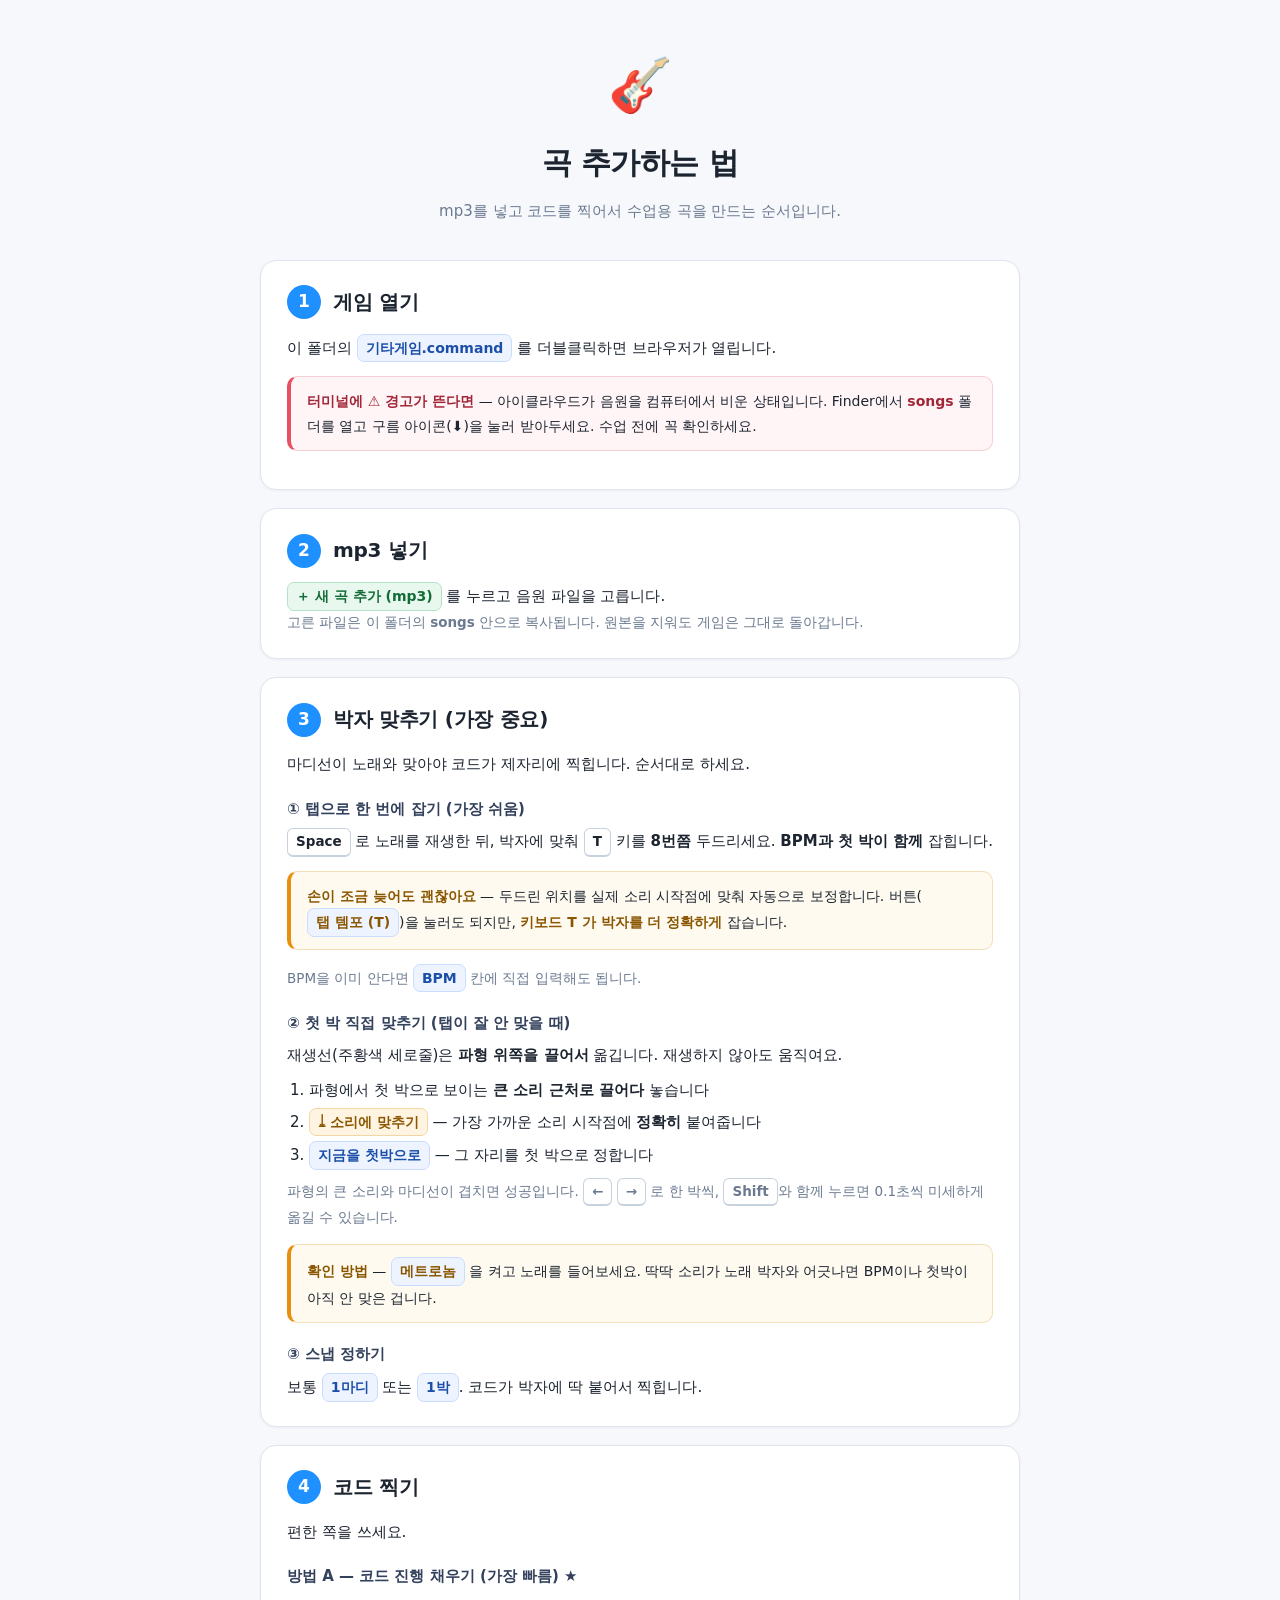
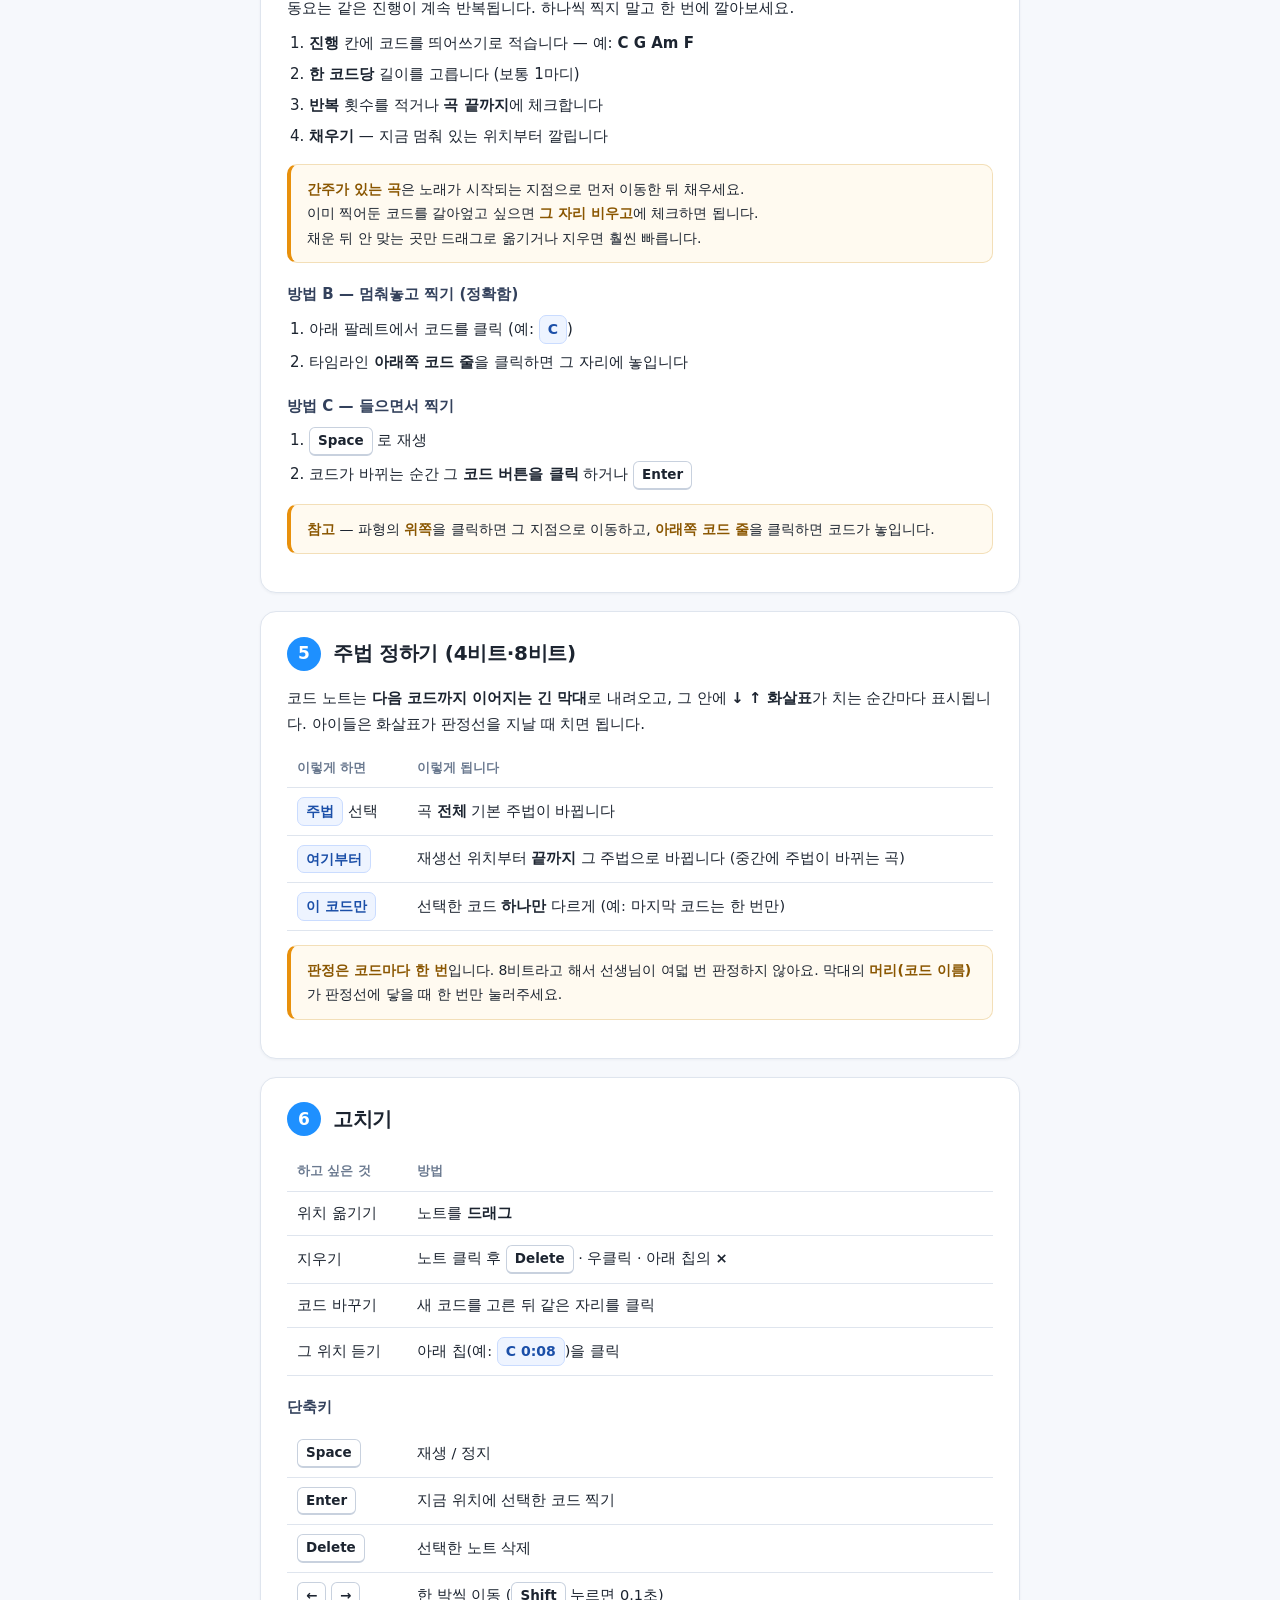
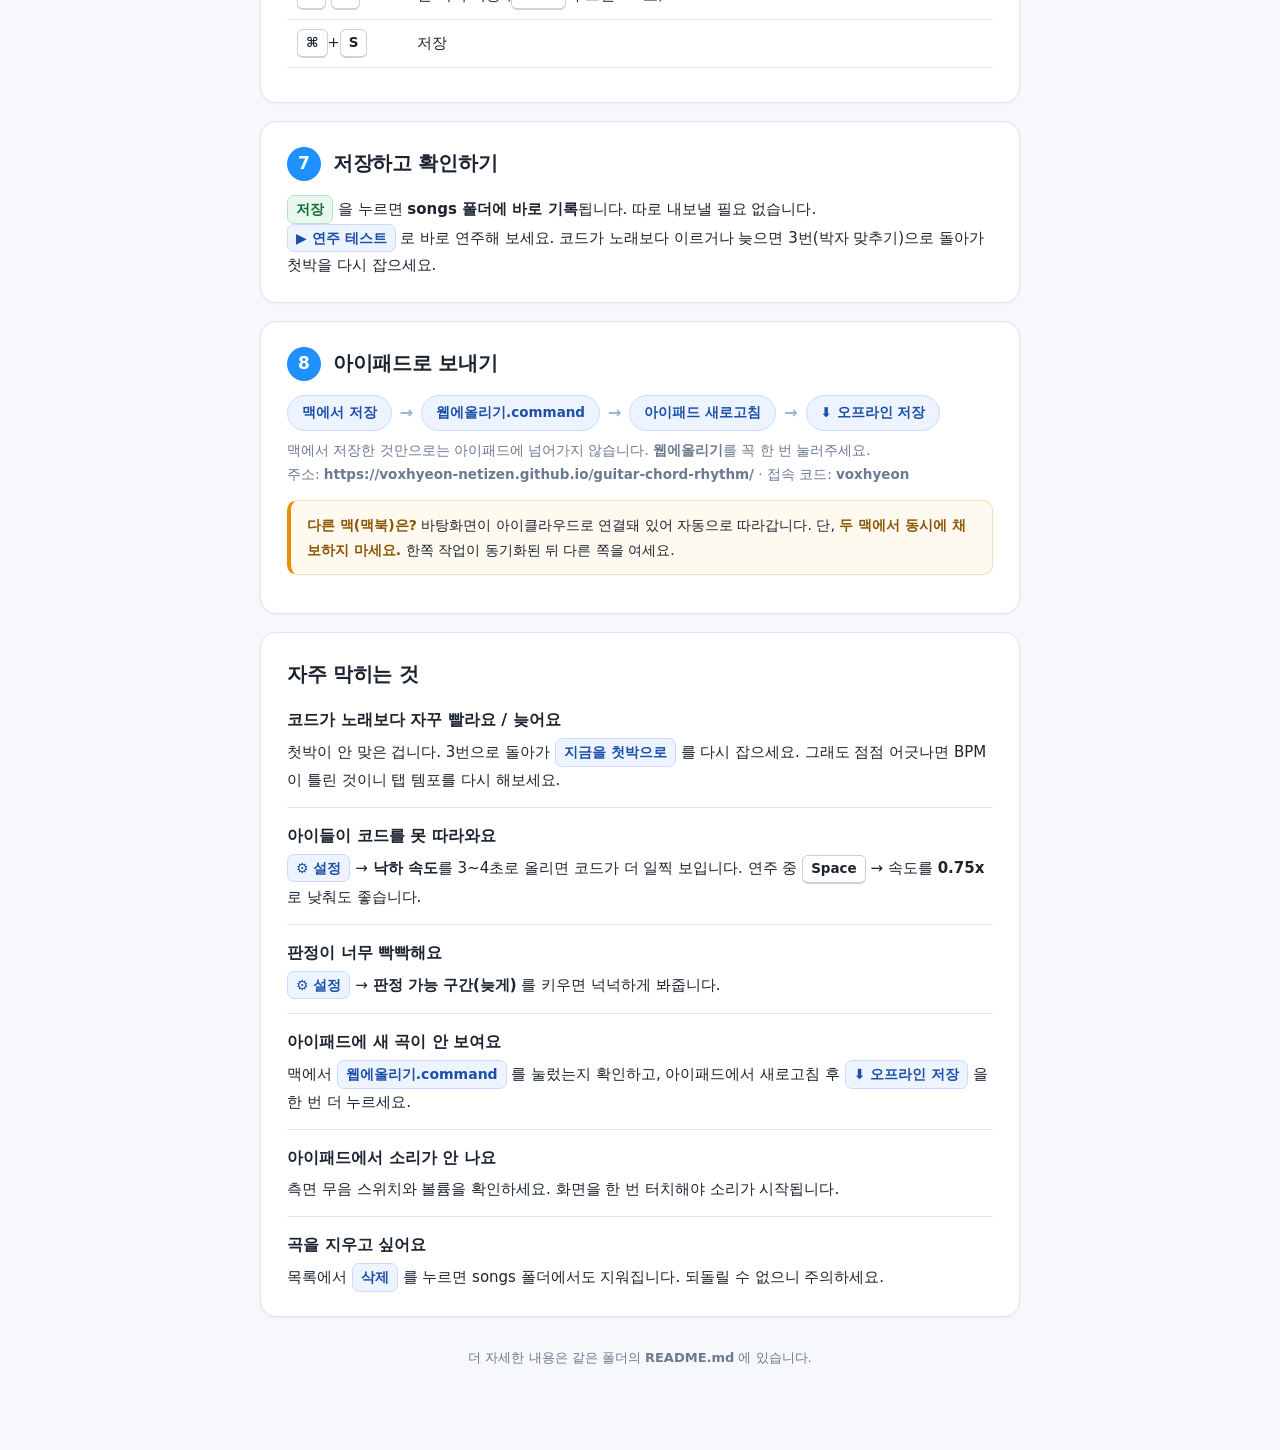
==== commit c3616da9: "주법(4비트·8비트)을 긴 막대와 화살표로 표현 - 코드 노트가 다음 코드까지 이어지는 막대로 내려오고, 그 안에 치는 순간마다   ↓ ↑ 화살표가 표시됨. 화살표가 판정선을 지날" ====
--- a/곡 추가하는 법.html
+++ b/곡 추가하는 법.html
@@ -168,7 +168,23 @@
 </div>
 
 <div class="card">
-  <div class="step-head"><div class="num">5</div><h2>고치기</h2></div>
+  <div class="step-head"><div class="num">5</div><h2>주법 정하기 (4비트·8비트)</h2></div>
+  <p>코드 노트는 <b>다음 코드까지 이어지는 긴 막대</b>로 내려오고, 그 안에
+     <b>↓ ↑ 화살표</b>가 치는 순간마다 표시됩니다. 아이들은 화살표가 판정선을 지날 때 치면 됩니다.</p>
+  <table>
+    <tr><th>이렇게 하면</th><th>이렇게 됩니다</th></tr>
+    <tr><td><b class="btn">주법</b> 선택</td><td>곡 <b>전체</b> 기본 주법이 바뀝니다</td></tr>
+    <tr><td><b class="btn">여기부터</b></td><td>재생선 위치부터 <b>끝까지</b> 그 주법으로 바뀝니다 (중간에 주법이 바뀌는 곡)</td></tr>
+    <tr><td><b class="btn">이 코드만</b></td><td>선택한 코드 <b>하나만</b> 다르게 (예: 마지막 코드는 한 번만)</td></tr>
+  </table>
+  <div class="tip">
+    <b>판정은 코드마다 한 번</b>입니다. 8비트라고 해서 선생님이 여덟 번 판정하지 않아요.
+    막대의 <b>머리(코드 이름)</b>가 판정선에 닿을 때 한 번만 눌러주세요.
+  </div>
+</div>
+
+<div class="card">
+  <div class="step-head"><div class="num">6</div><h2>고치기</h2></div>
   <table>
     <tr><th>하고 싶은 것</th><th>방법</th></tr>
     <tr><td>위치 옮기기</td><td>노트를 <b>드래그</b></td></tr>
@@ -187,14 +203,14 @@
 </div>
 
 <div class="card">
-  <div class="step-head"><div class="num">6</div><h2>저장하고 확인하기</h2></div>
+  <div class="step-head"><div class="num">7</div><h2>저장하고 확인하기</h2></div>
   <p><b class="btn green">저장</b> 을 누르면 <b>songs 폴더에 바로 기록</b>됩니다. 따로 내보낼 필요 없습니다.</p>
   <p><b class="btn">▶ 연주 테스트</b> 로 바로 연주해 보세요. 코드가 노래보다 이르거나 늦으면
      3번(박자 맞추기)으로 돌아가 첫박을 다시 잡으세요.</p>
 </div>
 
 <div class="card">
-  <div class="step-head"><div class="num">7</div><h2>아이패드로 보내기</h2></div>
+  <div class="step-head"><div class="num">8</div><h2>아이패드로 보내기</h2></div>
   <div class="flow">
     <span>맥에서 저장</span><i>→</i>
     <span>웹에올리기.command</span><i>→</i>
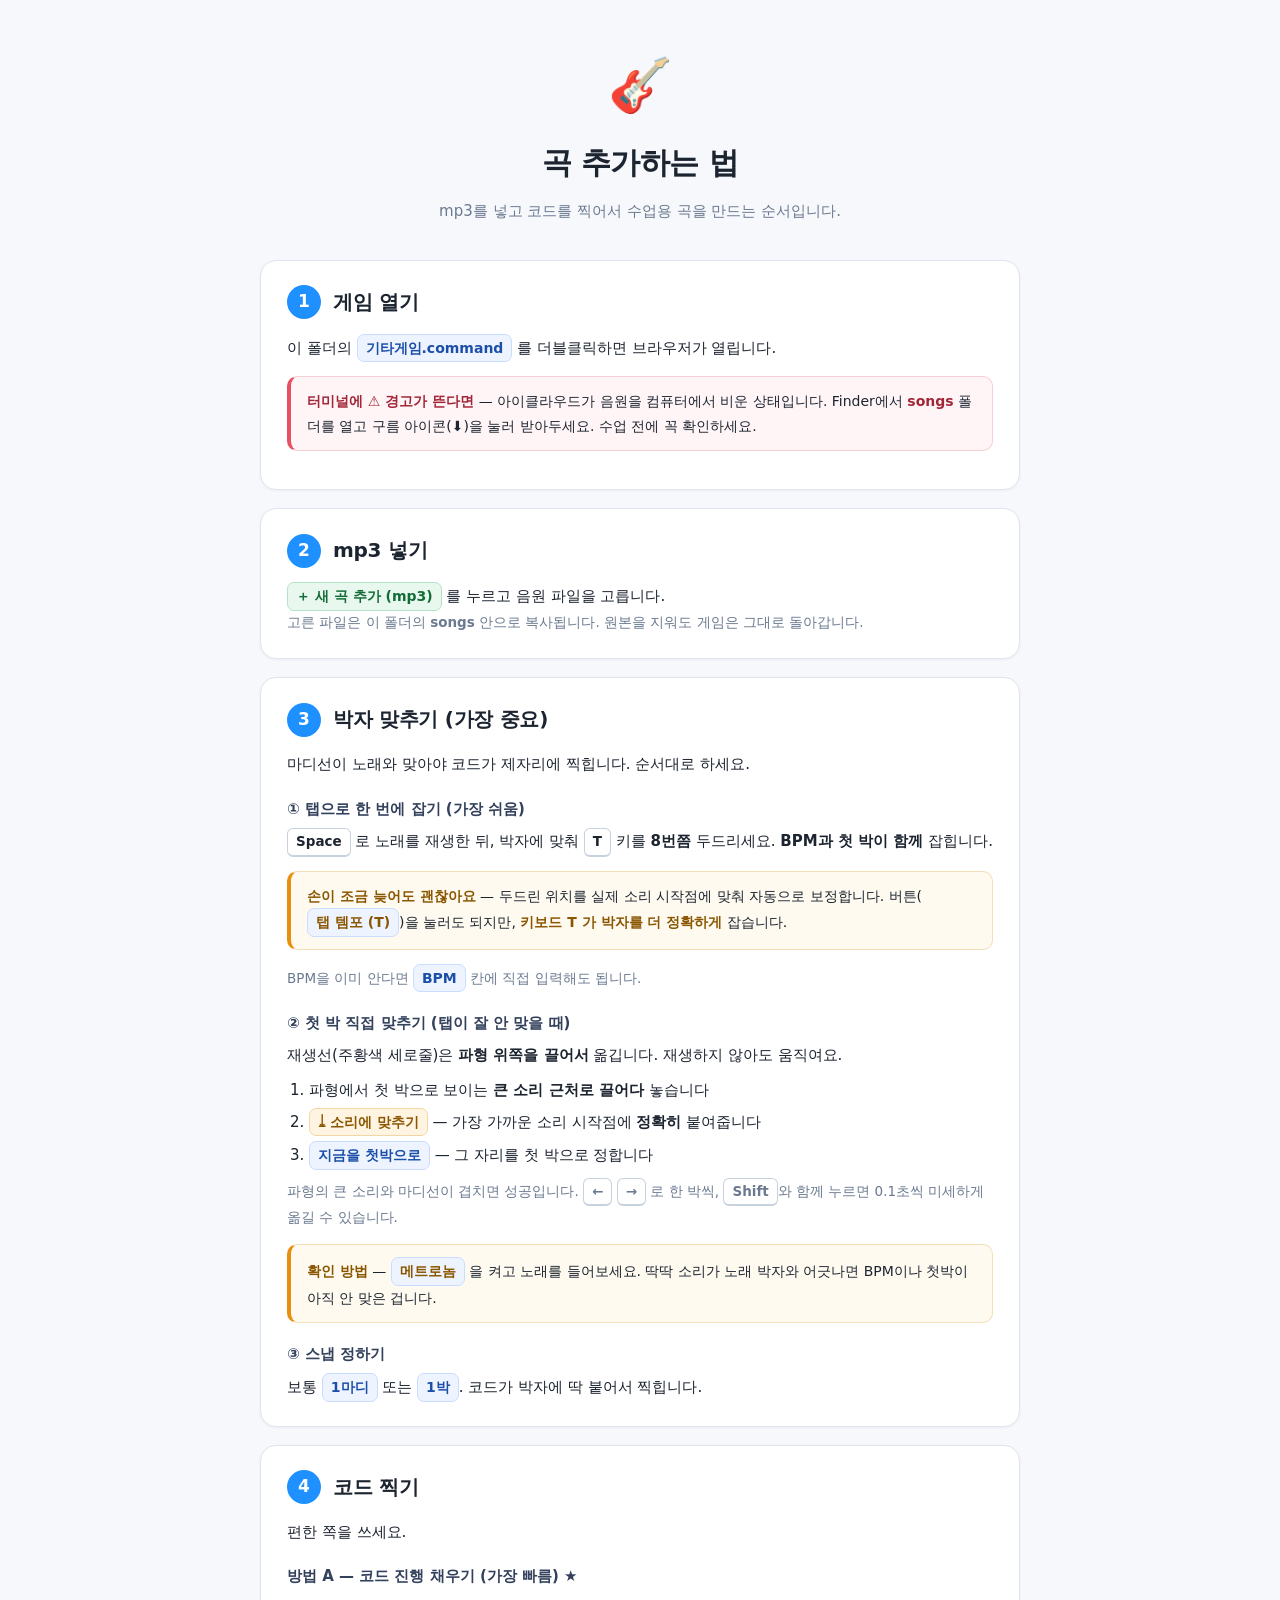
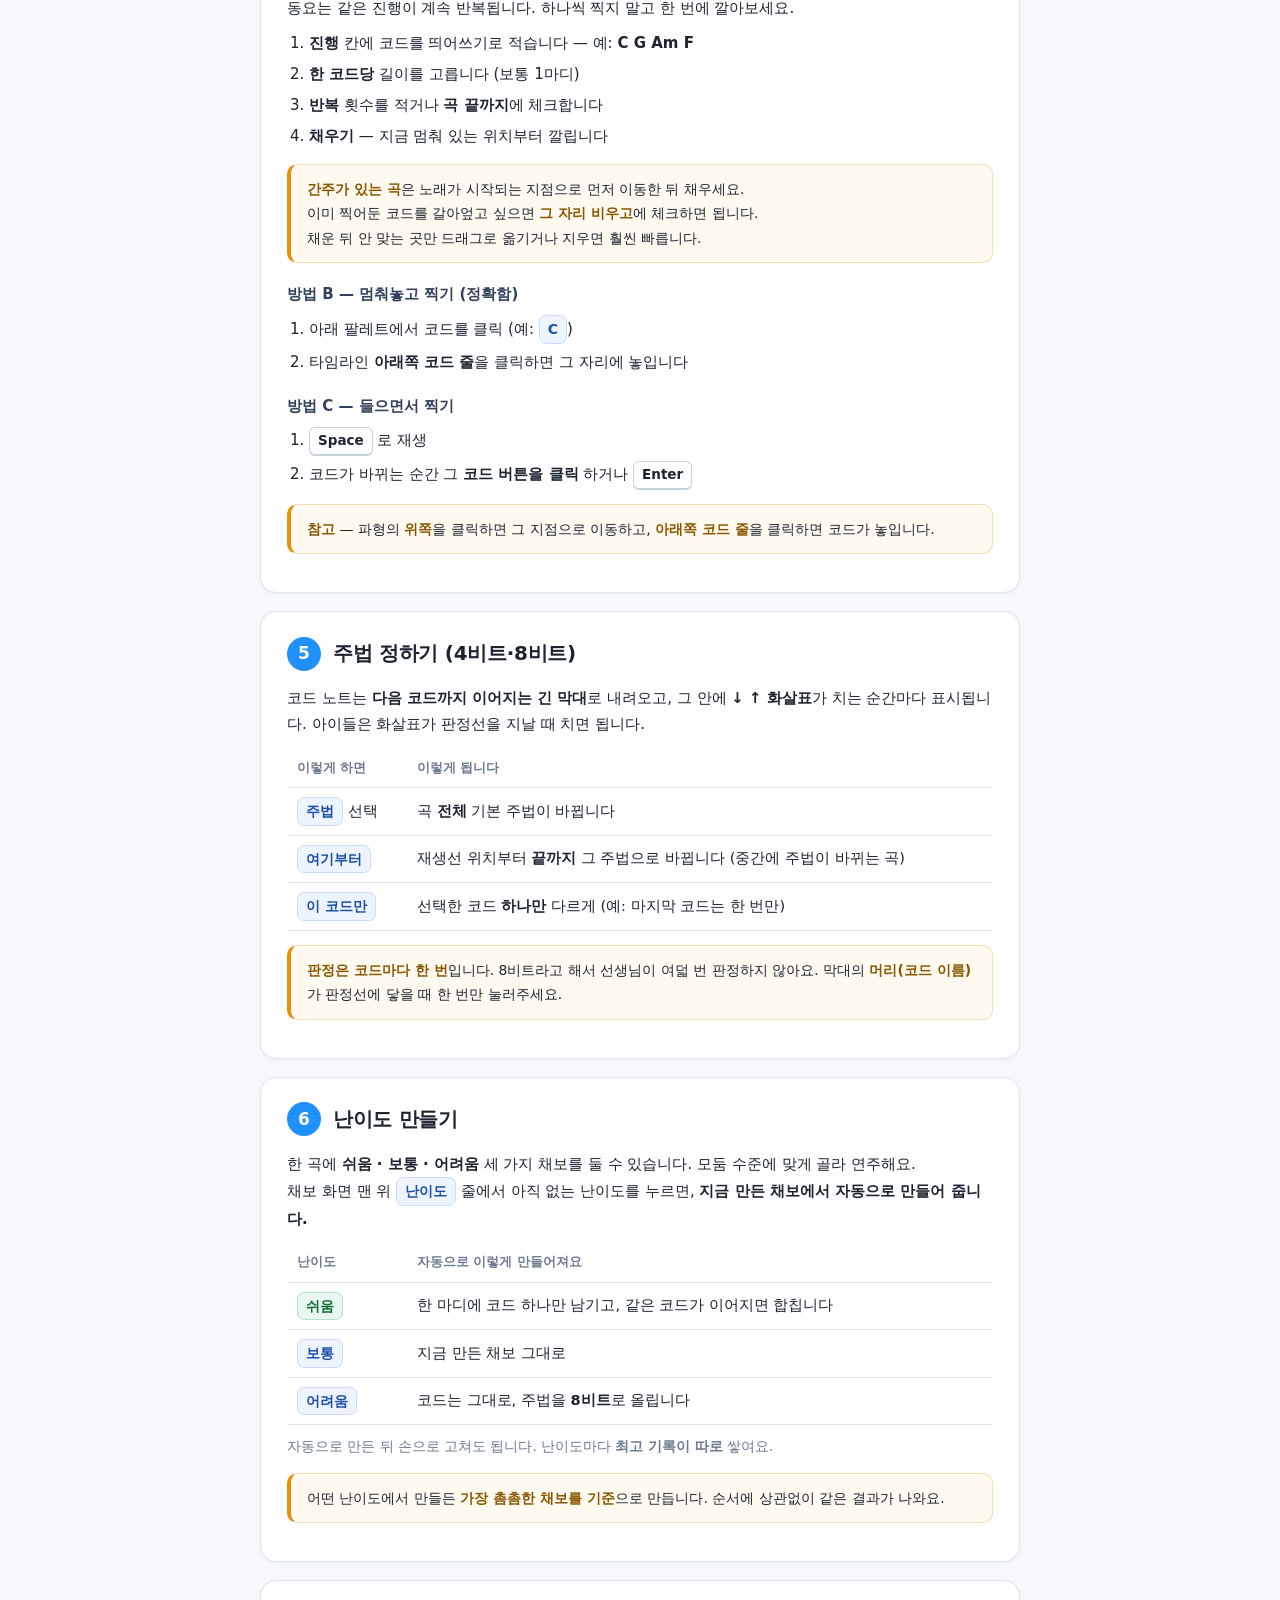
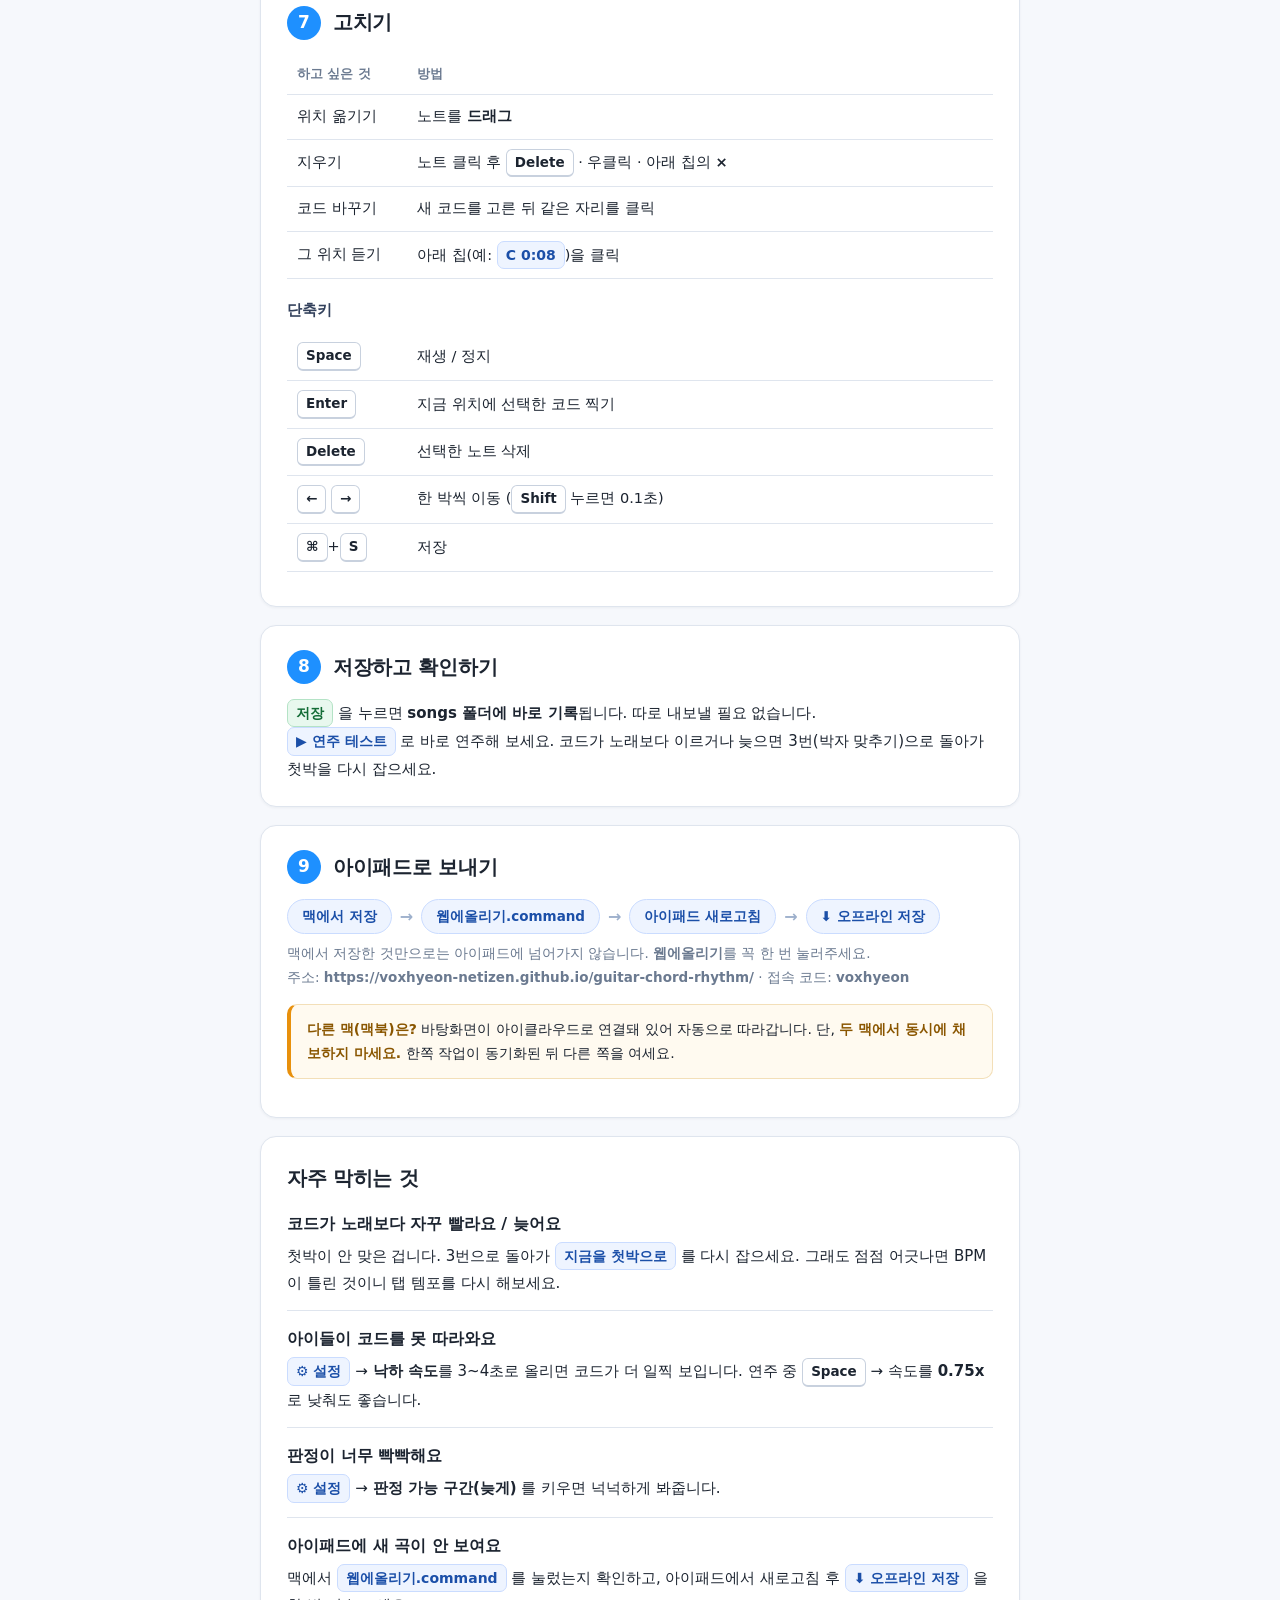
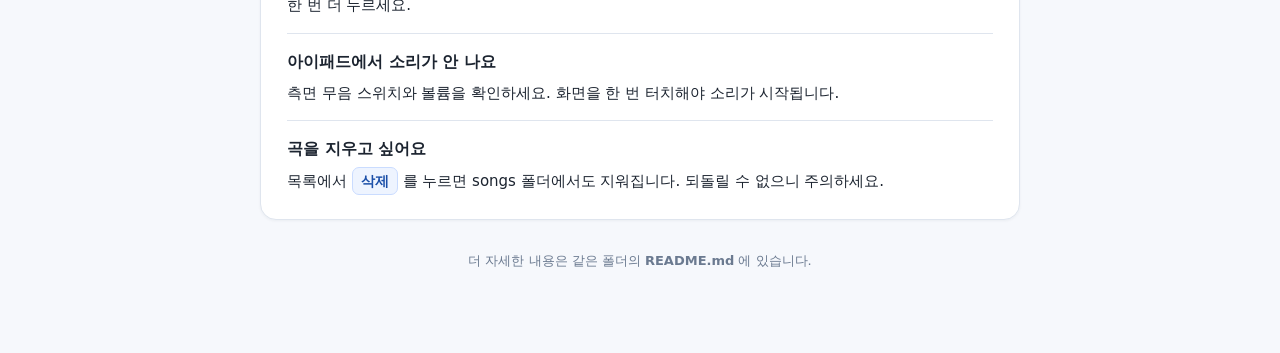
==== commit 5ad39f35: "곡마다 쉬움·보통·어려움 채보를 둘 수 있게 - 한 곡에 난이도별 채보(코드와 주법이 각각 다름)를 저장 - 없는 난이도를 누르면 가장 촘촘한 채보에서 자동 생성   쉬움: 마디당" ====
--- a/곡 추가하는 법.html
+++ b/곡 추가하는 법.html
@@ -184,7 +184,25 @@
 </div>
 
 <div class="card">
-  <div class="step-head"><div class="num">6</div><h2>고치기</h2></div>
+  <div class="step-head"><div class="num">6</div><h2>난이도 만들기</h2></div>
+  <p>한 곡에 <b>쉬움 · 보통 · 어려움</b> 세 가지 채보를 둘 수 있습니다. 모둠 수준에 맞게 골라 연주해요.</p>
+  <p>채보 화면 맨 위 <b class="btn">난이도</b> 줄에서 아직 없는 난이도를 누르면,
+     <b>지금 만든 채보에서 자동으로 만들어 줍니다.</b></p>
+  <table>
+    <tr><th>난이도</th><th>자동으로 이렇게 만들어져요</th></tr>
+    <tr><td><b class="btn green">쉬움</b></td><td>한 마디에 코드 하나만 남기고, 같은 코드가 이어지면 합칩니다</td></tr>
+    <tr><td><b class="btn">보통</b></td><td>지금 만든 채보 그대로</td></tr>
+    <tr><td><b class="btn">어려움</b></td><td>코드는 그대로, 주법을 <b>8비트</b>로 올립니다</td></tr>
+  </table>
+  <p class="muted">자동으로 만든 뒤 손으로 고쳐도 됩니다. 난이도마다 <b>최고 기록이 따로</b> 쌓여요.</p>
+  <div class="tip">
+    어떤 난이도에서 만들든 <b>가장 촘촘한 채보를 기준</b>으로 만듭니다.
+    순서에 상관없이 같은 결과가 나와요.
+  </div>
+</div>
+
+<div class="card">
+  <div class="step-head"><div class="num">7</div><h2>고치기</h2></div>
   <table>
     <tr><th>하고 싶은 것</th><th>방법</th></tr>
     <tr><td>위치 옮기기</td><td>노트를 <b>드래그</b></td></tr>
@@ -203,14 +221,14 @@
 </div>
 
 <div class="card">
-  <div class="step-head"><div class="num">7</div><h2>저장하고 확인하기</h2></div>
+  <div class="step-head"><div class="num">8</div><h2>저장하고 확인하기</h2></div>
   <p><b class="btn green">저장</b> 을 누르면 <b>songs 폴더에 바로 기록</b>됩니다. 따로 내보낼 필요 없습니다.</p>
   <p><b class="btn">▶ 연주 테스트</b> 로 바로 연주해 보세요. 코드가 노래보다 이르거나 늦으면
      3번(박자 맞추기)으로 돌아가 첫박을 다시 잡으세요.</p>
 </div>
 
 <div class="card">
-  <div class="step-head"><div class="num">8</div><h2>아이패드로 보내기</h2></div>
+  <div class="step-head"><div class="num">9</div><h2>아이패드로 보내기</h2></div>
   <div class="flow">
     <span>맥에서 저장</span><i>→</i>
     <span>웹에올리기.command</span><i>→</i>
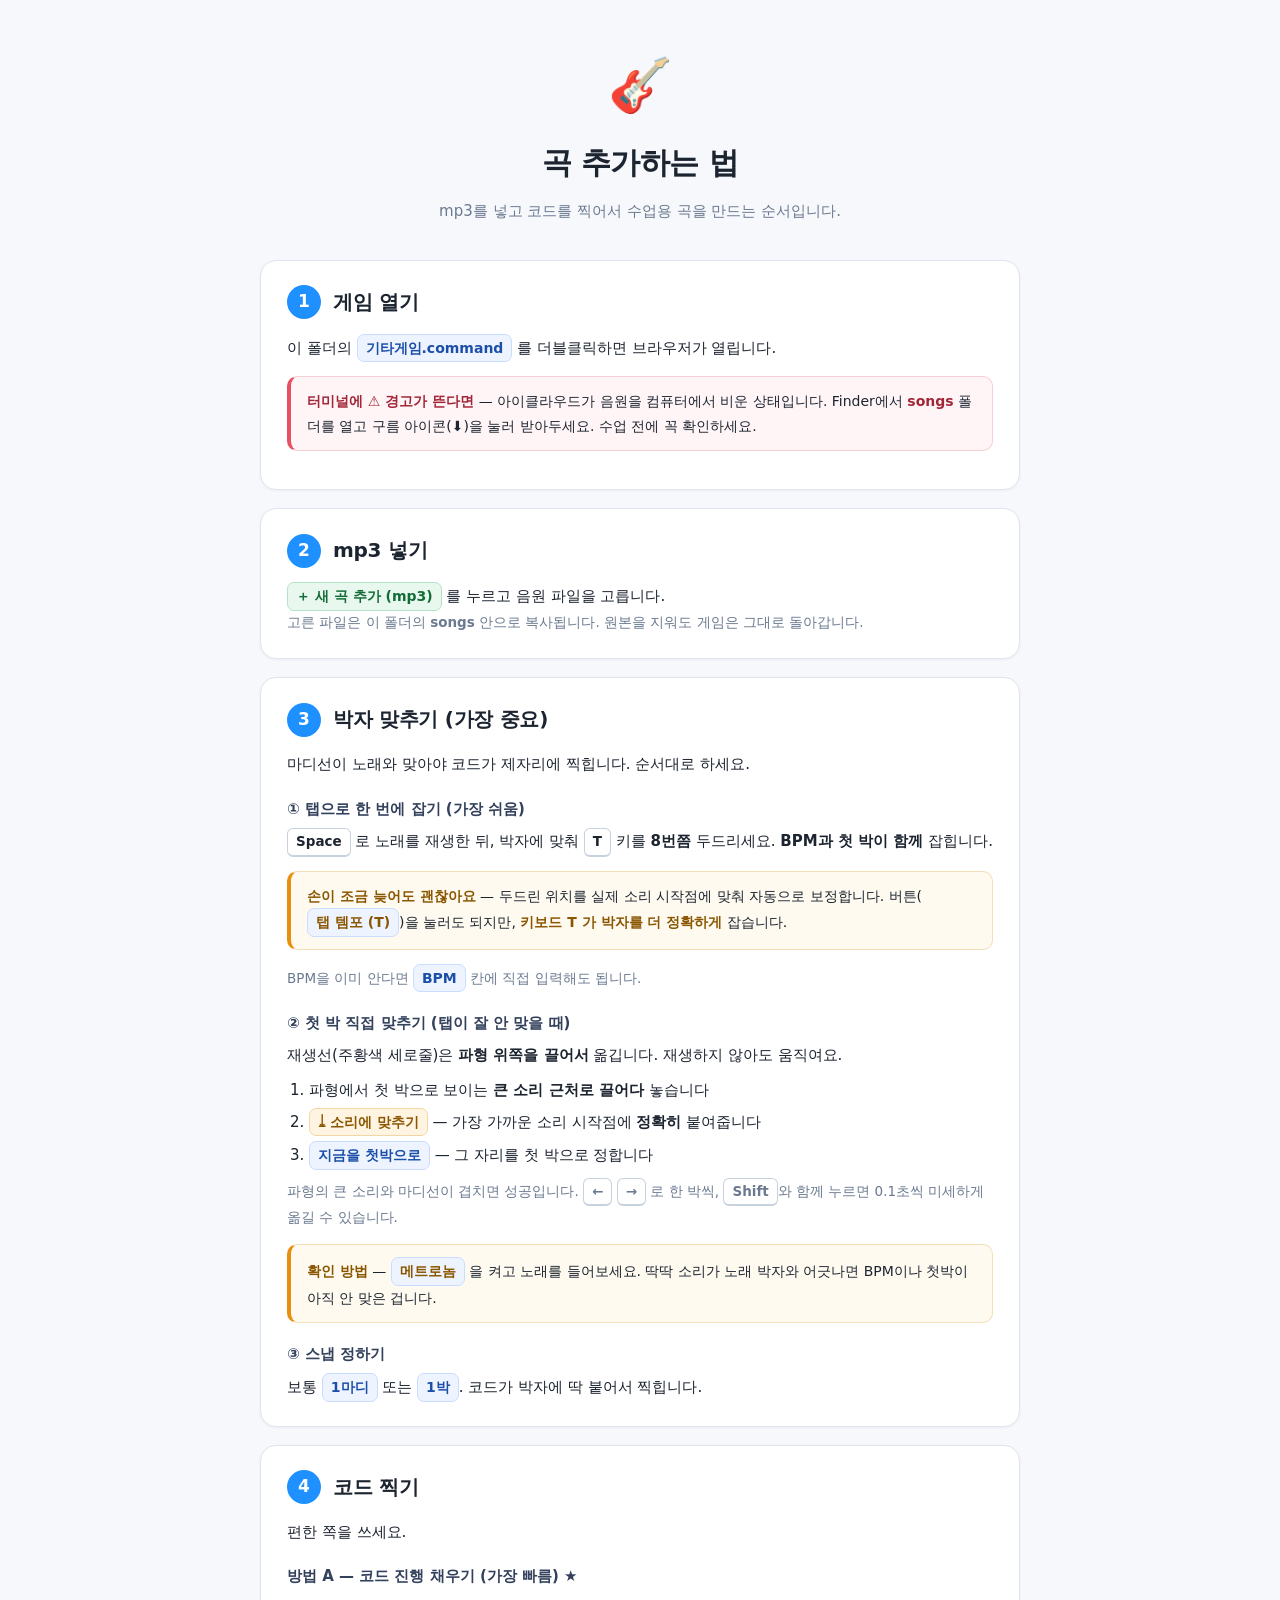
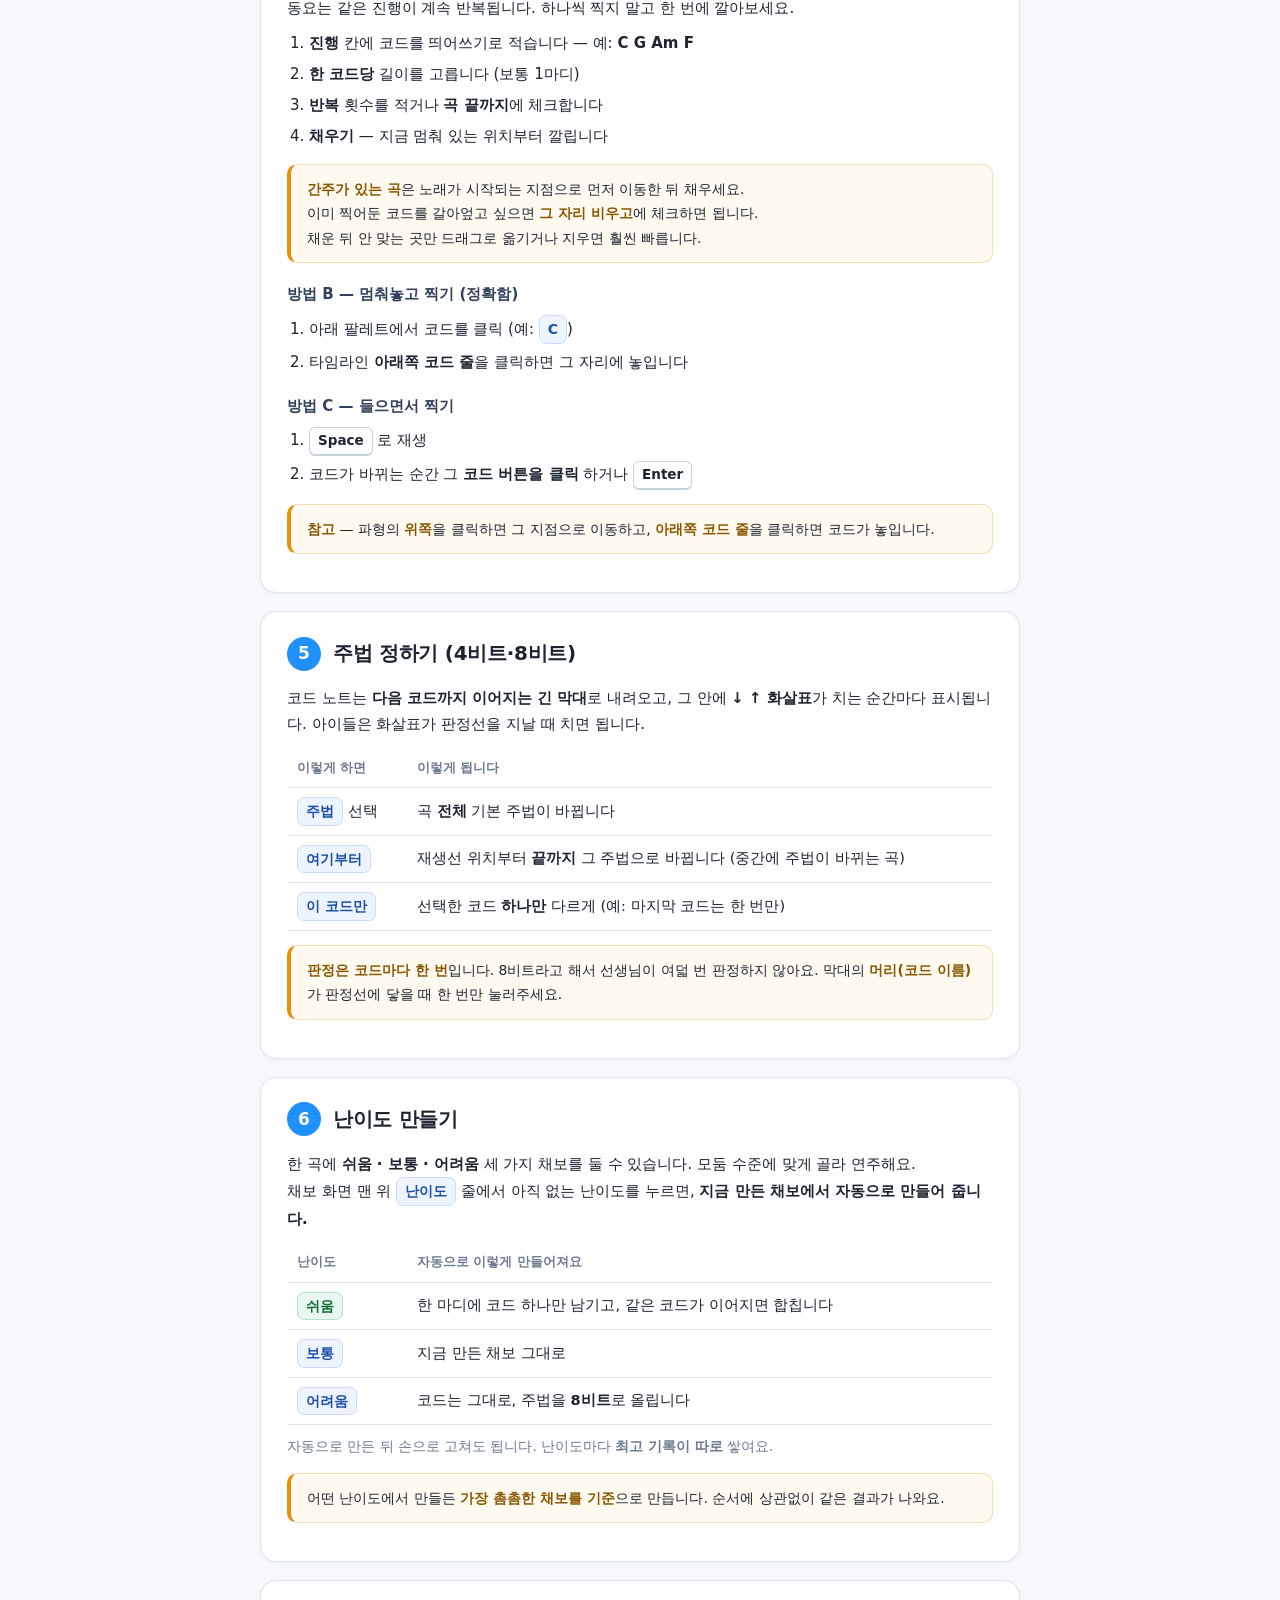
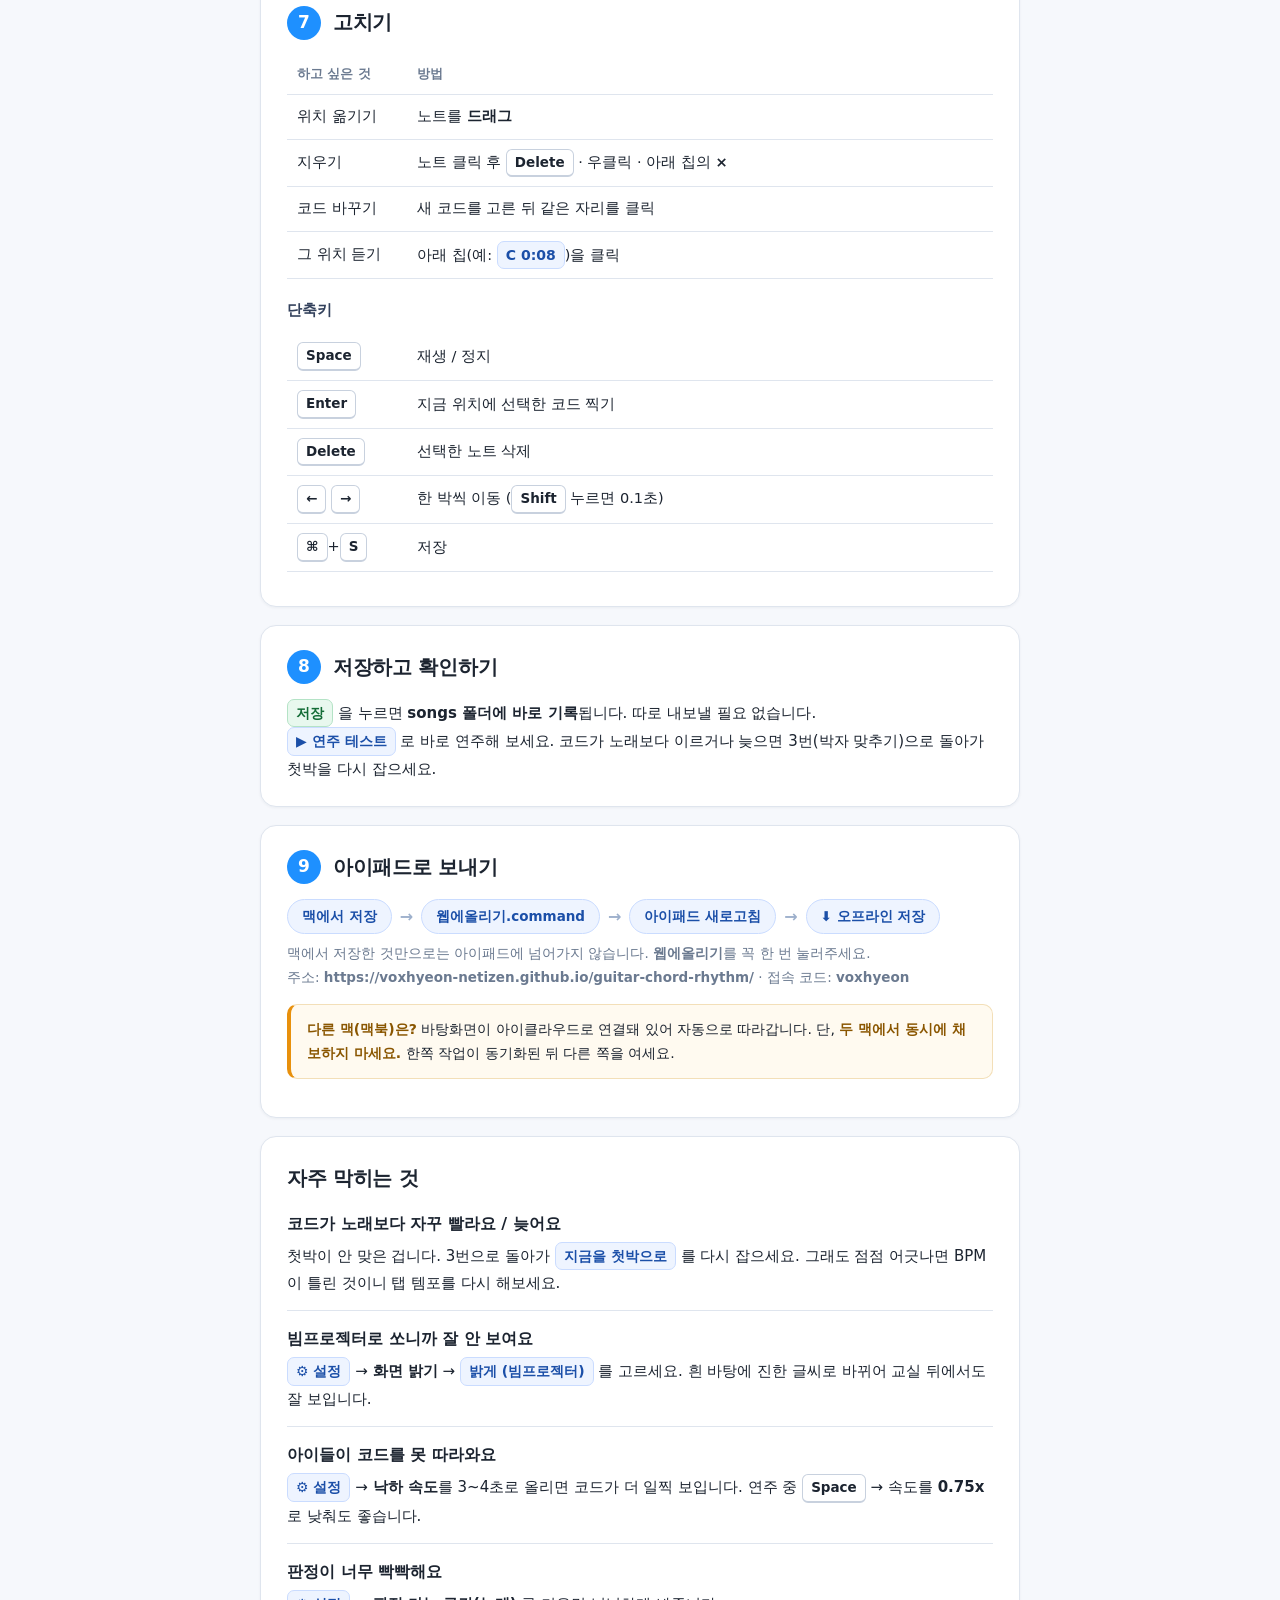
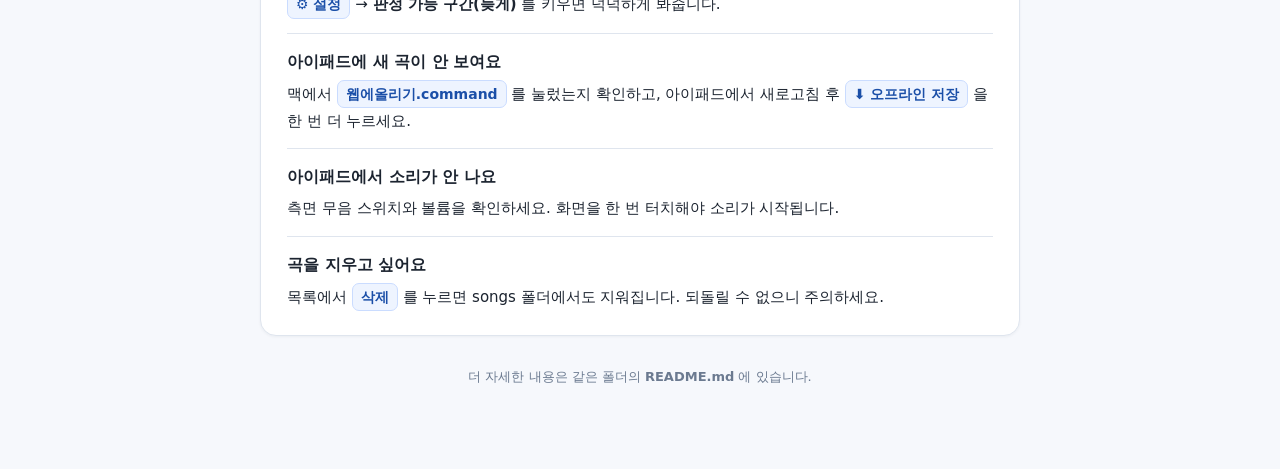
==== commit 6ada752b: "빔프로젝터용 밝은 화면 추가 교실 조명 아래 프로젝터는 어두운 색이 까맣게 뭉쳐 보입니다. 설정 → 화면 밝기 → '밝게(빔프로젝터)' 로 흰 바탕·진한 글씨로 바뀝니다.  - 판" ====
--- a/곡 추가하는 법.html
+++ b/곡 추가하는 법.html
@@ -255,6 +255,12 @@
   </div>
 
   <div class="faq">
+    <div class="q">빔프로젝터로 쏘니까 잘 안 보여요</div>
+    <p><b class="btn">⚙ 설정</b> → <b>화면 밝기</b> → <b class="btn">밝게 (빔프로젝터)</b> 를 고르세요.
+       흰 바탕에 진한 글씨로 바뀌어 교실 뒤에서도 잘 보입니다.</p>
+  </div>
+
+  <div class="faq">
     <div class="q">아이들이 코드를 못 따라와요</div>
     <p><b class="btn">⚙ 설정</b> → <b>낙하 속도</b>를 3~4초로 올리면 코드가 더 일찍 보입니다.
        연주 중 <kbd>Space</kbd> → 속도를 <b>0.75x</b>로 낮춰도 좋습니다.</p>
